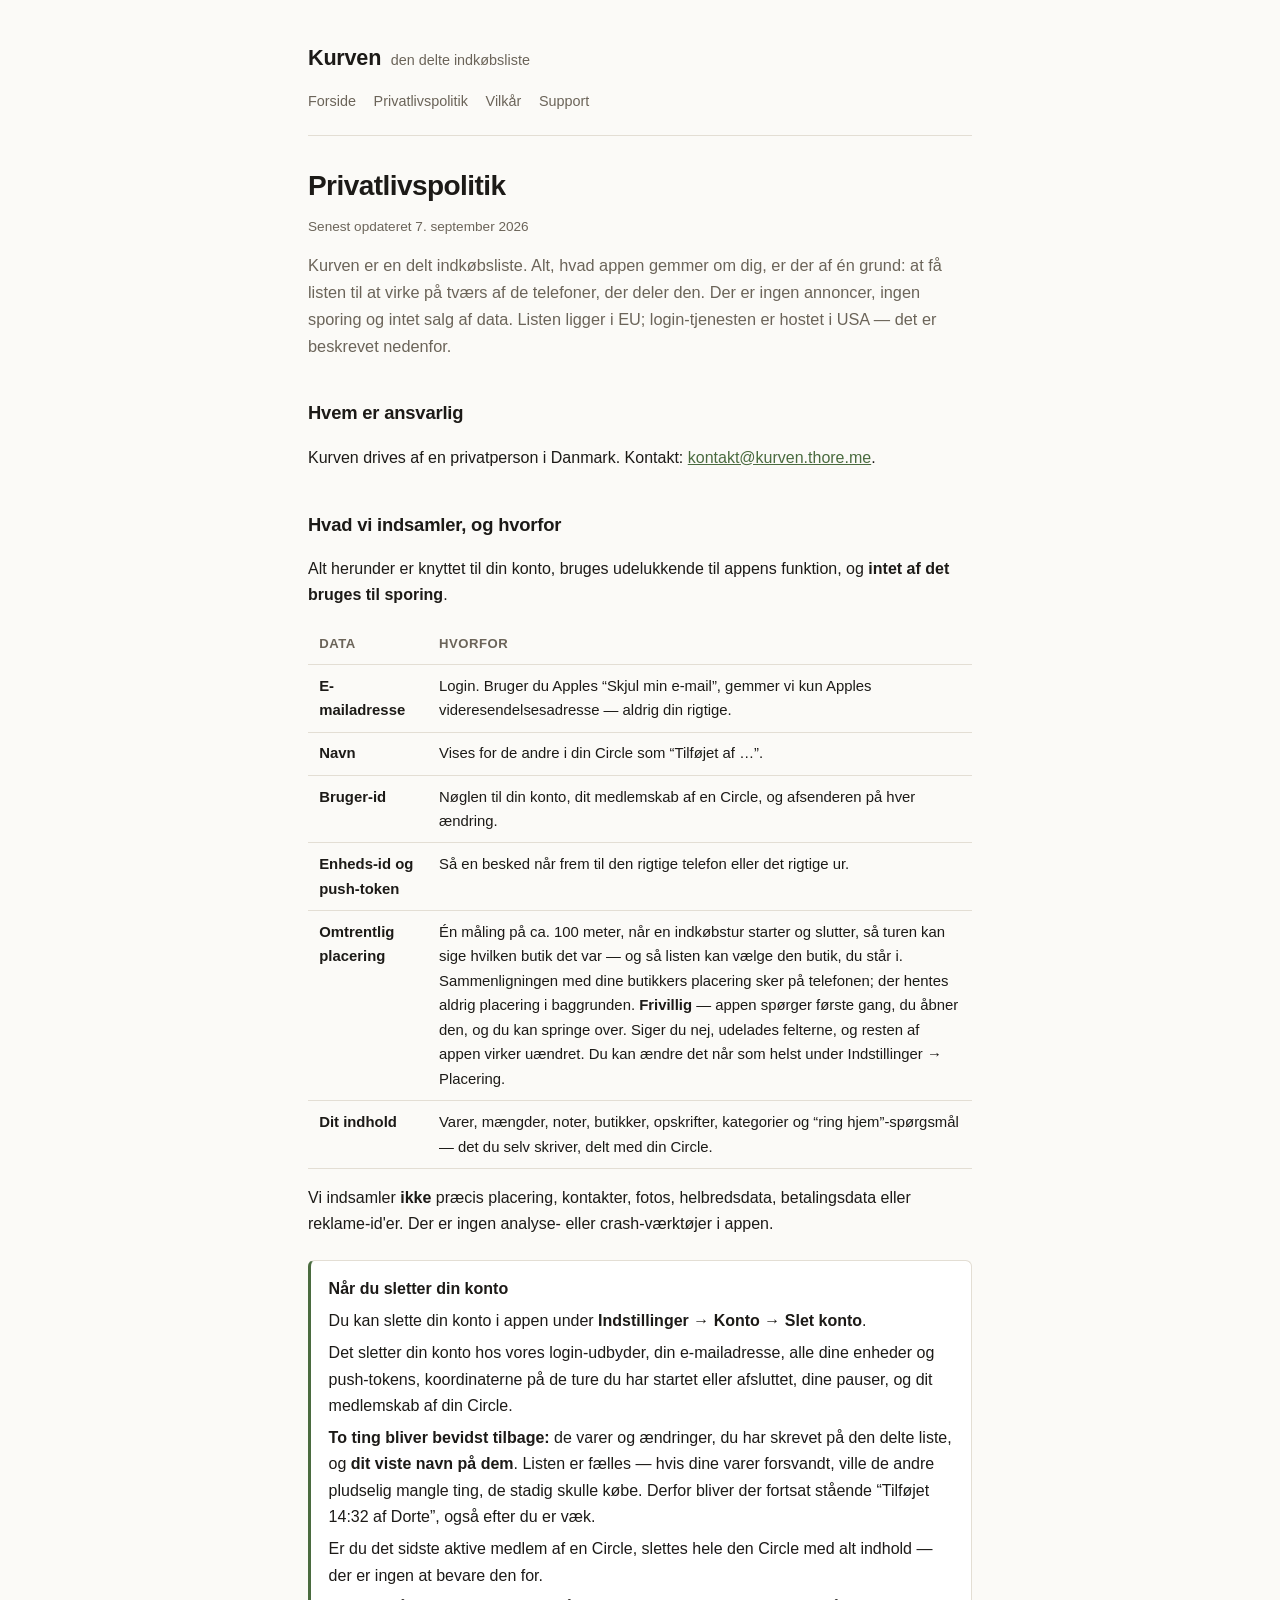
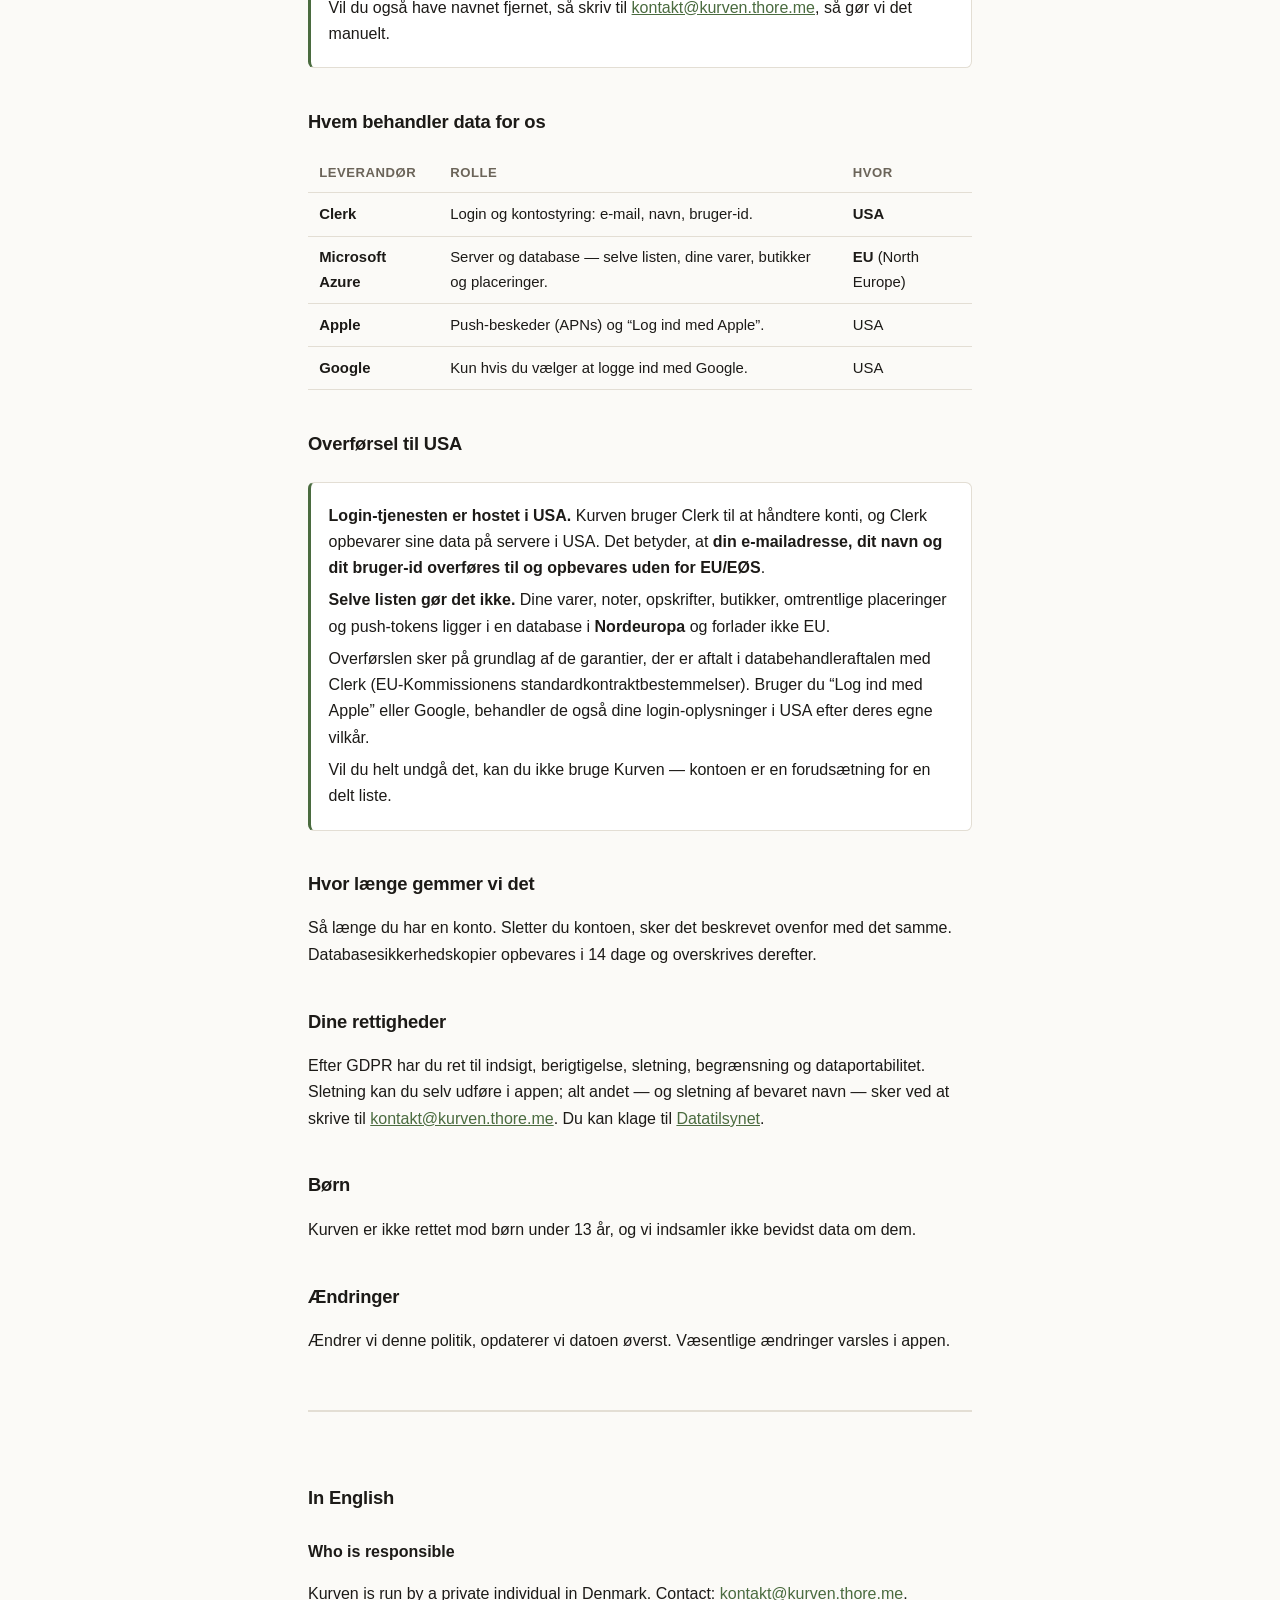
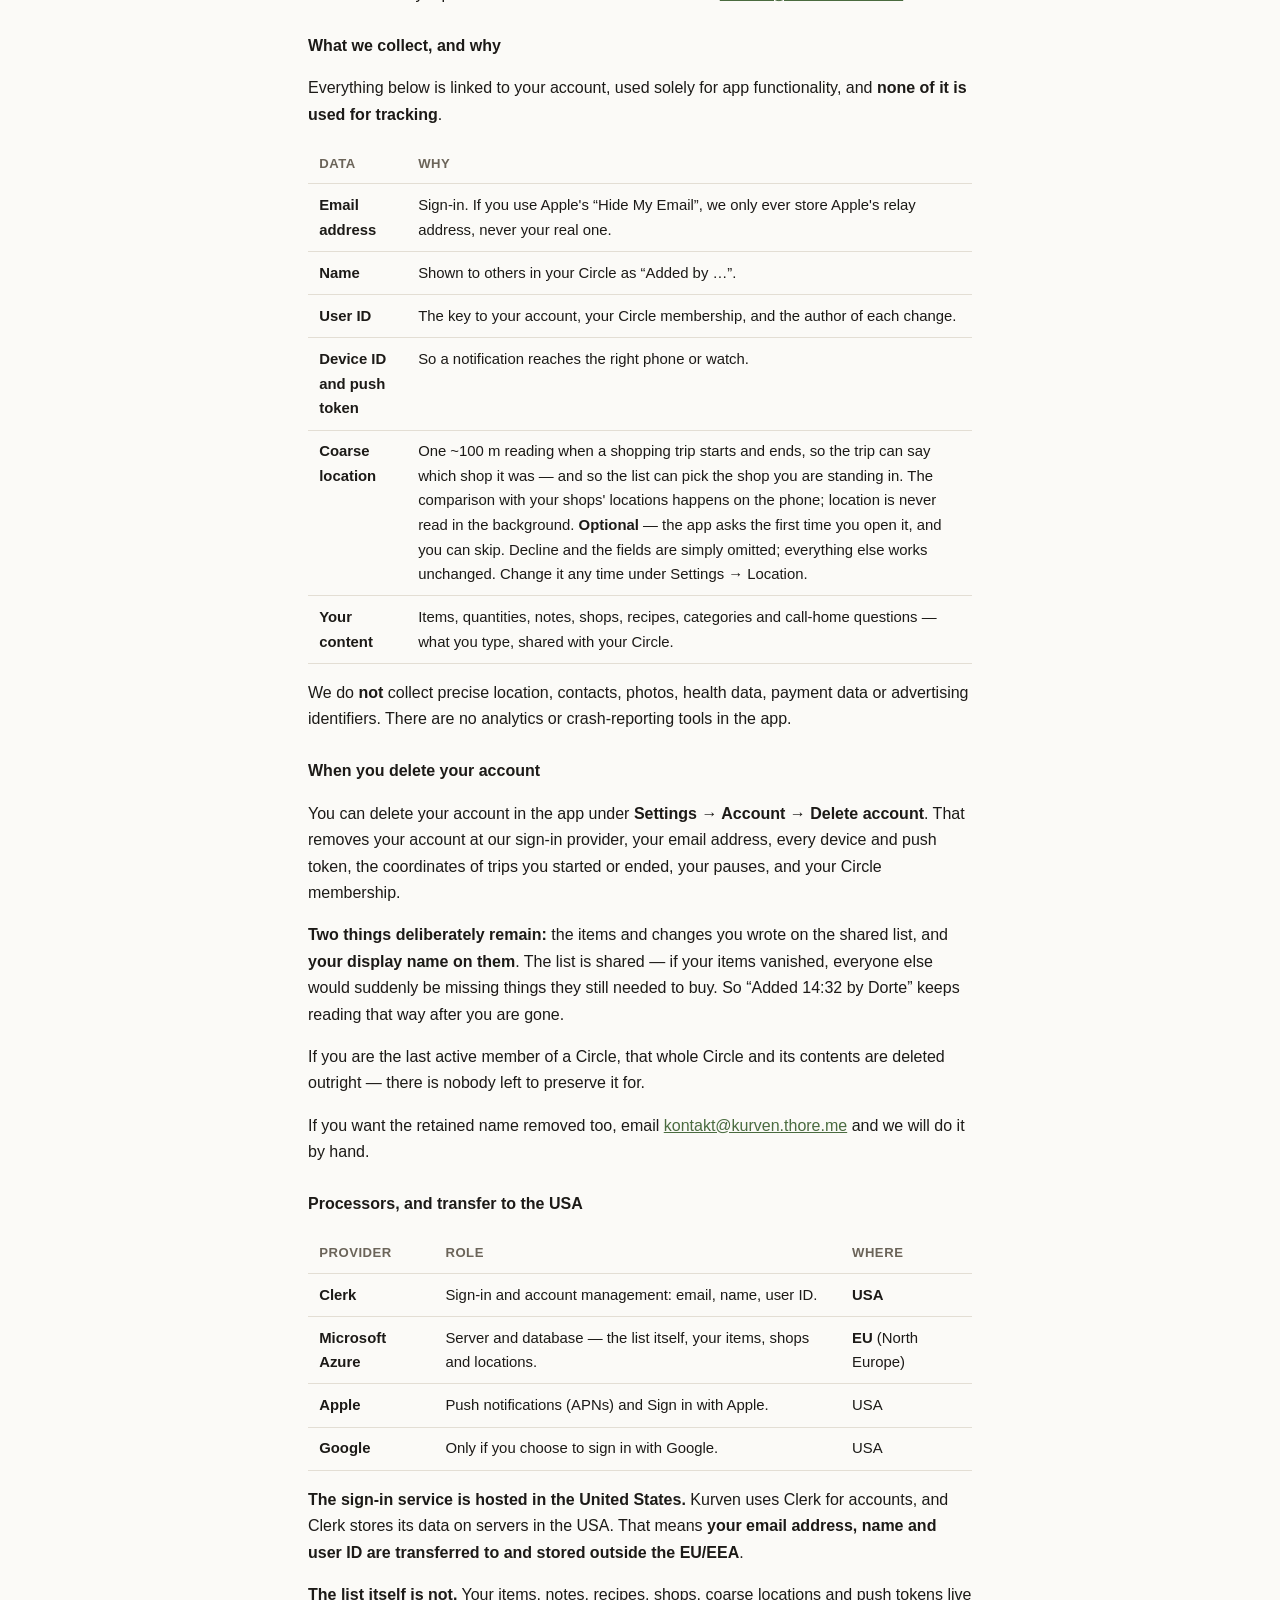
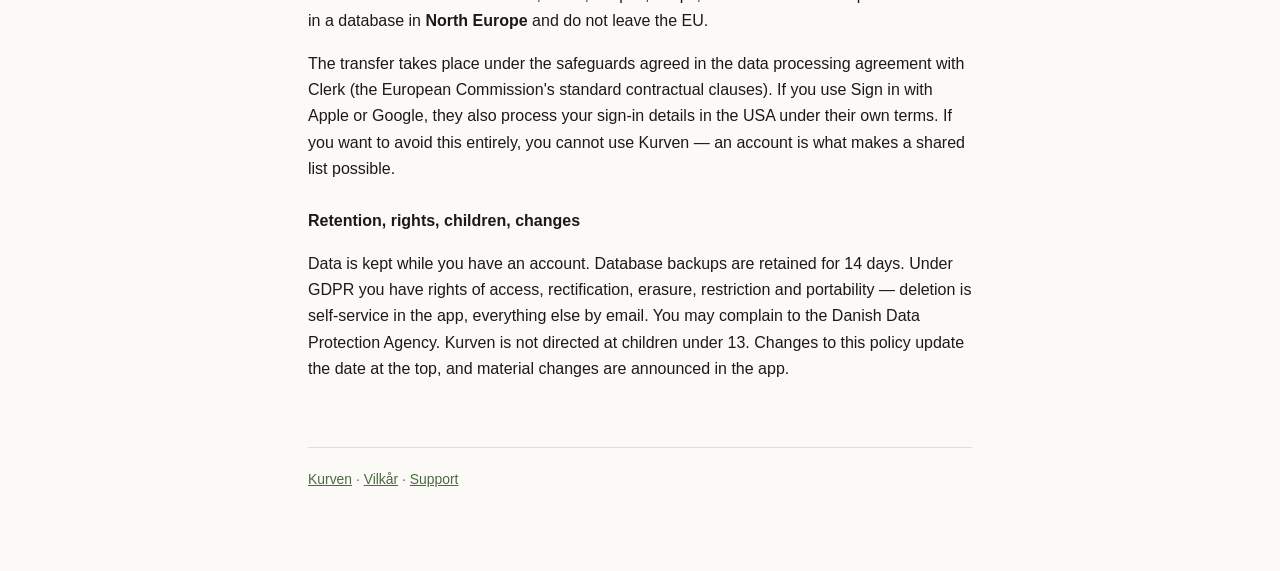
==== privacy/index.html @ 7abae359 "init" ====
<!doctype html>
<html lang="da">
<head>
<meta charset="utf-8">
<meta name="viewport" content="width=device-width,initial-scale=1">
<title>Privatlivspolitik — Kurven</title>
<meta name="description" content="Kurvens privatlivspolitik: hvad appen indsamler, hvorfor, og hvad der sker når du sletter din konto.">
<link rel="stylesheet" href="/style.css">
</head>
<body>
<div class="wrap">
<header>
  <a class="brand" href="/"><b>Kurven</b> <span>den delte indkøbsliste</span></a>
  <nav><a href="/">Forside</a><a href="/privacy/">Privatlivspolitik</a><a href="/tos/">Vilkår</a><a href="/support/">Support</a></nav>
</header>

<h1>Privatlivspolitik</h1>
<p class="date">Senest opdateret 7. september 2026</p>

<p class="lede">Kurven er en delt indkøbsliste. Alt, hvad appen gemmer om dig, er der af én
grund: at få listen til at virke på tværs af de telefoner, der deler den. Der er ingen
annoncer, ingen sporing og intet salg af data. Listen ligger i EU; login-tjenesten er hostet
i USA — det er beskrevet nedenfor.</p>

<h2>Hvem er ansvarlig</h2>
<p>Kurven drives af en privatperson i Danmark. Kontakt:
<a href="mailto:kontakt@kurven.thore.me">kontakt@kurven.thore.me</a>.</p>

<h2>Hvad vi indsamler, og hvorfor</h2>
<p>Alt herunder er knyttet til din konto, bruges udelukkende til appens funktion, og
<b>intet af det bruges til sporing</b>.</p>

<table>
<tr><th>Data</th><th>Hvorfor</th></tr>
<tr><td><b>E-mailadresse</b></td><td>Login. Bruger du Apples “Skjul min e-mail”, gemmer vi kun Apples videresendelsesadresse — aldrig din rigtige.</td></tr>
<tr><td><b>Navn</b></td><td>Vises for de andre i din Circle som “Tilføjet af …”.</td></tr>
<tr><td><b>Bruger-id</b></td><td>Nøglen til din konto, dit medlemskab af en Circle, og afsenderen på hver ændring.</td></tr>
<tr><td><b>Enheds-id og push-token</b></td><td>Så en besked når frem til den rigtige telefon eller det rigtige ur.</td></tr>
<tr><td><b>Omtrentlig placering</b></td><td>Én måling på ca. 100 meter, når en indkøbstur starter og slutter, så turen kan sige hvilken butik det var — og så listen kan vælge den butik, du står i. Sammenligningen med dine butikkers placering sker på telefonen; der hentes aldrig placering i baggrunden. <b>Frivillig</b> — appen spørger første gang, du åbner den, og du kan springe over. Siger du nej, udelades felterne, og resten af appen virker uændret. Du kan ændre det når som helst under Indstillinger → Placering.</td></tr>
<tr><td><b>Dit indhold</b></td><td>Varer, mængder, noter, butikker, opskrifter, kategorier og “ring hjem”-spørgsmål — det du selv skriver, delt med din Circle.</td></tr>
</table>

<p>Vi indsamler <b>ikke</b> præcis placering, kontakter, fotos, helbredsdata, betalingsdata
eller reklame-id'er. Der er ingen analyse- eller crash-værktøjer i appen.</p>

<div class="note">
  <h3 style="margin-top:0">Når du sletter din konto</h3>
  <p>Du kan slette din konto i appen under <b>Indstillinger → Konto → Slet konto</b>.</p>
  <p>Det sletter din konto hos vores login-udbyder, din e-mailadresse, alle dine enheder og
  push-tokens, koordinaterne på de ture du har startet eller afsluttet, dine pauser, og dit
  medlemskab af din Circle.</p>
  <p><b>To ting bliver bevidst tilbage:</b> de varer og ændringer, du har skrevet på den delte
  liste, og <b>dit viste navn på dem</b>. Listen er fælles — hvis dine varer forsvandt, ville
  de andre pludselig mangle ting, de stadig skulle købe. Derfor bliver der fortsat stående
  “Tilføjet 14:32 af Dorte”, også efter du er væk.</p>
  <p>Er du det sidste aktive medlem af en Circle, slettes hele den Circle med alt indhold —
  der er ingen at bevare den for.</p>
  <p>Vil du også have navnet fjernet, så skriv til
  <a href="mailto:kontakt@kurven.thore.me">kontakt@kurven.thore.me</a>, så gør vi det manuelt.</p>
</div>

<h2>Hvem behandler data for os</h2>
<table>
<tr><th>Leverandør</th><th>Rolle</th><th>Hvor</th></tr>
<tr><td><b>Clerk</b></td><td>Login og kontostyring: e-mail, navn, bruger-id.</td><td><b>USA</b></td></tr>
<tr><td><b>Microsoft Azure</b></td><td>Server og database — selve listen, dine varer, butikker og placeringer.</td><td><b>EU</b> (North Europe)</td></tr>
<tr><td><b>Apple</b></td><td>Push-beskeder (APNs) og “Log ind med Apple”.</td><td>USA</td></tr>
<tr><td><b>Google</b></td><td>Kun hvis du vælger at logge ind med Google.</td><td>USA</td></tr>
</table>

<h2>Overførsel til USA</h2>
<div class="note">
  <p><b>Login-tjenesten er hostet i USA.</b> Kurven bruger Clerk til at håndtere konti, og
  Clerk opbevarer sine data på servere i USA. Det betyder, at <b>din e-mailadresse, dit navn
  og dit bruger-id overføres til og opbevares uden for EU/EØS</b>.</p>
  <p><b>Selve listen gør det ikke.</b> Dine varer, noter, opskrifter, butikker, omtrentlige
  placeringer og push-tokens ligger i en database i <b>Nordeuropa</b> og forlader ikke EU.</p>
  <p>Overførslen sker på grundlag af de garantier, der er aftalt i databehandleraftalen med
  Clerk (EU-Kommissionens standardkontraktbestemmelser). Bruger du “Log ind med Apple” eller
  Google, behandler de også dine login-oplysninger i USA efter deres egne vilkår.</p>
  <p>Vil du helt undgå det, kan du ikke bruge Kurven — kontoen er en forudsætning for en delt
  liste.</p>
</div>

<h2>Hvor længe gemmer vi det</h2>
<p>Så længe du har en konto. Sletter du kontoen, sker det beskrevet ovenfor med det samme.
Databasesikkerhedskopier opbevares i 14 dage og overskrives derefter.</p>

<h2>Dine rettigheder</h2>
<p>Efter GDPR har du ret til indsigt, berigtigelse, sletning, begrænsning og dataportabilitet.
Sletning kan du selv udføre i appen; alt andet — og sletning af bevaret navn — sker ved at
skrive til <a href="mailto:kontakt@kurven.thore.me">kontakt@kurven.thore.me</a>. Du kan klage
til <a href="https://www.datatilsynet.dk">Datatilsynet</a>.</p>

<h2>Børn</h2>
<p>Kurven er ikke rettet mod børn under 13 år, og vi indsamler ikke bevidst data om dem.</p>

<h2>Ændringer</h2>
<p>Ændrer vi denne politik, opdaterer vi datoen øverst. Væsentlige ændringer varsles i appen.</p>

<div class="lang">
<h2 id="en">In English</h2>

<h3>Who is responsible</h3>
<p>Kurven is run by a private individual in Denmark. Contact:
<a href="mailto:kontakt@kurven.thore.me">kontakt@kurven.thore.me</a>.</p>

<h3>What we collect, and why</h3>
<p>Everything below is linked to your account, used solely for app functionality, and
<b>none of it is used for tracking</b>.</p>
<table>
<tr><th>Data</th><th>Why</th></tr>
<tr><td><b>Email address</b></td><td>Sign-in. If you use Apple's “Hide My Email”, we only ever store Apple's relay address, never your real one.</td></tr>
<tr><td><b>Name</b></td><td>Shown to others in your Circle as “Added by …”.</td></tr>
<tr><td><b>User ID</b></td><td>The key to your account, your Circle membership, and the author of each change.</td></tr>
<tr><td><b>Device ID and push token</b></td><td>So a notification reaches the right phone or watch.</td></tr>
<tr><td><b>Coarse location</b></td><td>One ~100&nbsp;m reading when a shopping trip starts and ends, so the trip can say which shop it was — and so the list can pick the shop you are standing in. The comparison with your shops' locations happens on the phone; location is never read in the background. <b>Optional</b> — the app asks the first time you open it, and you can skip. Decline and the fields are simply omitted; everything else works unchanged. Change it any time under Settings → Location.</td></tr>
<tr><td><b>Your content</b></td><td>Items, quantities, notes, shops, recipes, categories and call-home questions — what you type, shared with your Circle.</td></tr>
</table>
<p>We do <b>not</b> collect precise location, contacts, photos, health data, payment data or
advertising identifiers. There are no analytics or crash-reporting tools in the app.</p>

<h3>When you delete your account</h3>
<p>You can delete your account in the app under <b>Settings → Account → Delete account</b>. That
removes your account at our sign-in provider, your email address, every device and push token,
the coordinates of trips you started or ended, your pauses, and your Circle membership.</p>
<p><b>Two things deliberately remain:</b> the items and changes you wrote on the shared list,
and <b>your display name on them</b>. The list is shared — if your items vanished, everyone else
would suddenly be missing things they still needed to buy. So “Added 14:32 by Dorte” keeps
reading that way after you are gone.</p>
<p>If you are the last active member of a Circle, that whole Circle and its contents are deleted
outright — there is nobody left to preserve it for.</p>
<p>If you want the retained name removed too, email
<a href="mailto:kontakt@kurven.thore.me">kontakt@kurven.thore.me</a> and we will do it by hand.</p>

<h3>Processors, and transfer to the USA</h3>
<table>
<tr><th>Provider</th><th>Role</th><th>Where</th></tr>
<tr><td><b>Clerk</b></td><td>Sign-in and account management: email, name, user ID.</td><td><b>USA</b></td></tr>
<tr><td><b>Microsoft Azure</b></td><td>Server and database — the list itself, your items, shops and locations.</td><td><b>EU</b> (North Europe)</td></tr>
<tr><td><b>Apple</b></td><td>Push notifications (APNs) and Sign in with Apple.</td><td>USA</td></tr>
<tr><td><b>Google</b></td><td>Only if you choose to sign in with Google.</td><td>USA</td></tr>
</table>
<p><b>The sign-in service is hosted in the United States.</b> Kurven uses Clerk for accounts, and
Clerk stores its data on servers in the USA. That means <b>your email address, name and user ID
are transferred to and stored outside the EU/EEA</b>.</p>
<p><b>The list itself is not.</b> Your items, notes, recipes, shops, coarse locations and push
tokens live in a database in <b>North Europe</b> and do not leave the EU.</p>
<p>The transfer takes place under the safeguards agreed in the data processing agreement with
Clerk (the European Commission's standard contractual clauses). If you use Sign in with Apple or
Google, they also process your sign-in details in the USA under their own terms. If you want to
avoid this entirely, you cannot use Kurven — an account is what makes a shared list possible.</p>

<h3>Retention, rights, children, changes</h3>
<p>Data is kept while you have an account. Database backups are retained for 14 days. Under GDPR
you have rights of access, rectification, erasure, restriction and portability — deletion is
self-service in the app, everything else by email. You may complain to the Danish Data Protection
Agency. Kurven is not directed at children under 13. Changes to this policy update the date at
the top, and material changes are announced in the app.</p>
</div>

<footer><a href="/">Kurven</a> · <a href="/tos/">Vilkår</a> · <a href="/support/">Support</a></footer>
</div>
</body>
</html>
---- style.css ----
:root{
  --bg:#fbfaf7; --fg:#1c1a17; --muted:#6b6459; --rule:#e3ded4;
  --accent:#4a6b3f; --card:#fff;
}
@media (prefers-color-scheme:dark){
  :root:not([data-theme="light"]){
    --bg:#16150f; --fg:#ece7dd; --muted:#9a9184; --rule:#2e2b23;
    --accent:#9dbb8c; --card:#1e1c15;
  }
}
*{box-sizing:border-box}
body{margin:0;background:var(--bg);color:var(--fg);
  font:16px/1.65 -apple-system,BlinkMacSystemFont,"Segoe UI",Roboto,sans-serif;
  -webkit-text-size-adjust:100%}
.wrap{max-width:44rem;margin:0 auto;padding:2.5rem 1.25rem 5rem}
header{border-bottom:1px solid var(--rule);padding-bottom:1.25rem;margin-bottom:2rem}
.brand{display:flex;align-items:baseline;gap:.6rem;text-decoration:none;color:inherit}
.brand b{font-size:1.35rem;letter-spacing:-.01em}
.brand span{color:var(--muted);font-size:.9rem}
nav{margin-top:.9rem;display:flex;gap:1.1rem;flex-wrap:wrap;font-size:.9rem}
nav a{color:var(--muted);text-decoration:none;border-bottom:1px solid transparent}
nav a:hover{color:var(--accent);border-bottom-color:var(--accent)}
h1{font-size:1.75rem;line-height:1.25;letter-spacing:-.02em;margin:0 0 .4rem}
h2{font-size:1.15rem;margin:2.4rem 0 .6rem;letter-spacing:-.01em}
h3{font-size:1rem;margin:1.6rem 0 .4rem}
p,li{color:var(--fg)}
.lede{color:var(--muted);font-size:1.02rem;margin:0 0 2rem}
.date{color:var(--muted);font-size:.85rem}
table{width:100%;border-collapse:collapse;margin:1rem 0;font-size:.93rem;display:block;overflow-x:auto}
th,td{text-align:left;padding:.55rem .7rem;border-bottom:1px solid var(--rule);vertical-align:top}
th{color:var(--muted);font-weight:600;font-size:.82rem;text-transform:uppercase;letter-spacing:.04em}
.note{background:var(--card);border:1px solid var(--rule);border-left:3px solid var(--accent);
  border-radius:.4rem;padding:.9rem 1.1rem;margin:1.4rem 0}
.note p{margin:.35rem 0}
code{font-family:ui-monospace,SFMono-Regular,Menlo,monospace;font-size:.9em;
  background:var(--card);border:1px solid var(--rule);border-radius:.25rem;padding:.1rem .35rem}
a{color:var(--accent)}
footer{margin-top:4rem;padding-top:1.25rem;border-top:1px solid var(--rule);
  color:var(--muted);font-size:.87rem}
.lang{margin:3.5rem 0 0;padding-top:2rem;border-top:2px solid var(--rule)}
ul{padding-left:1.2rem}
li{margin:.3rem 0}
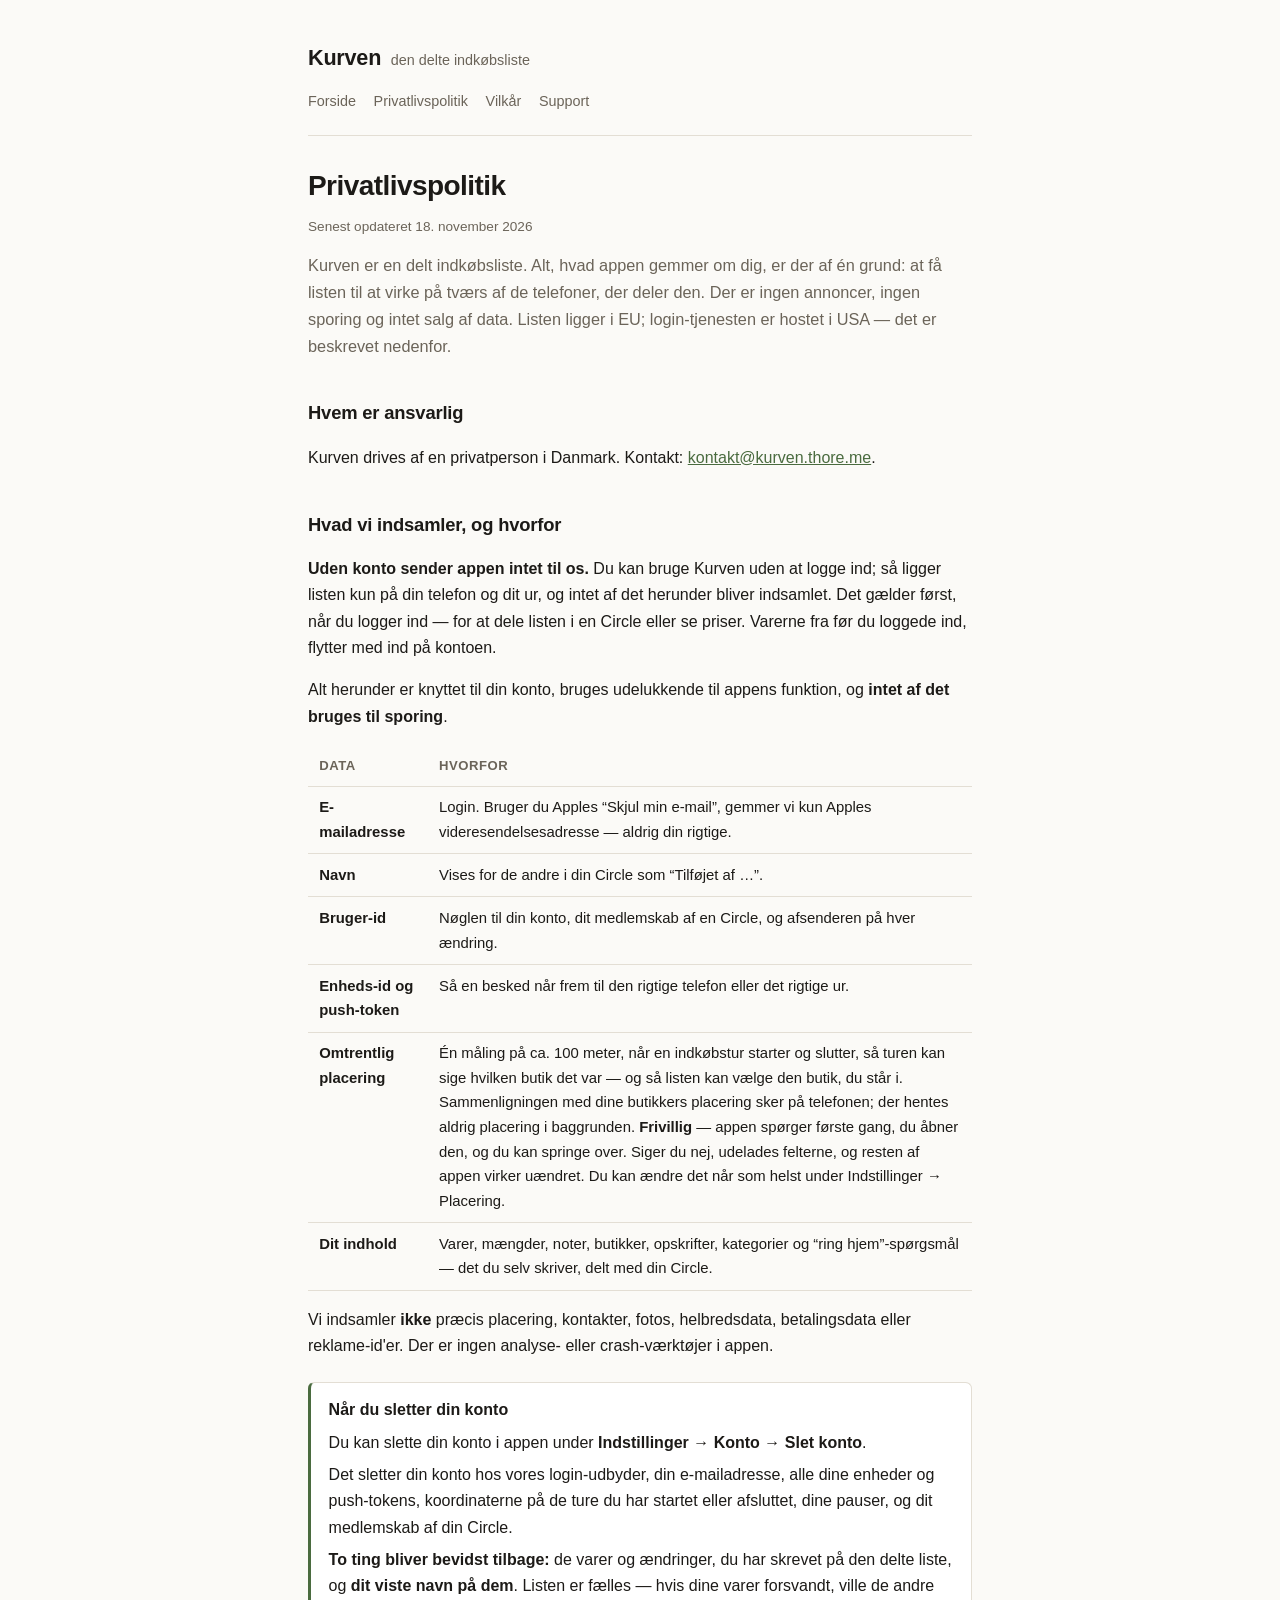
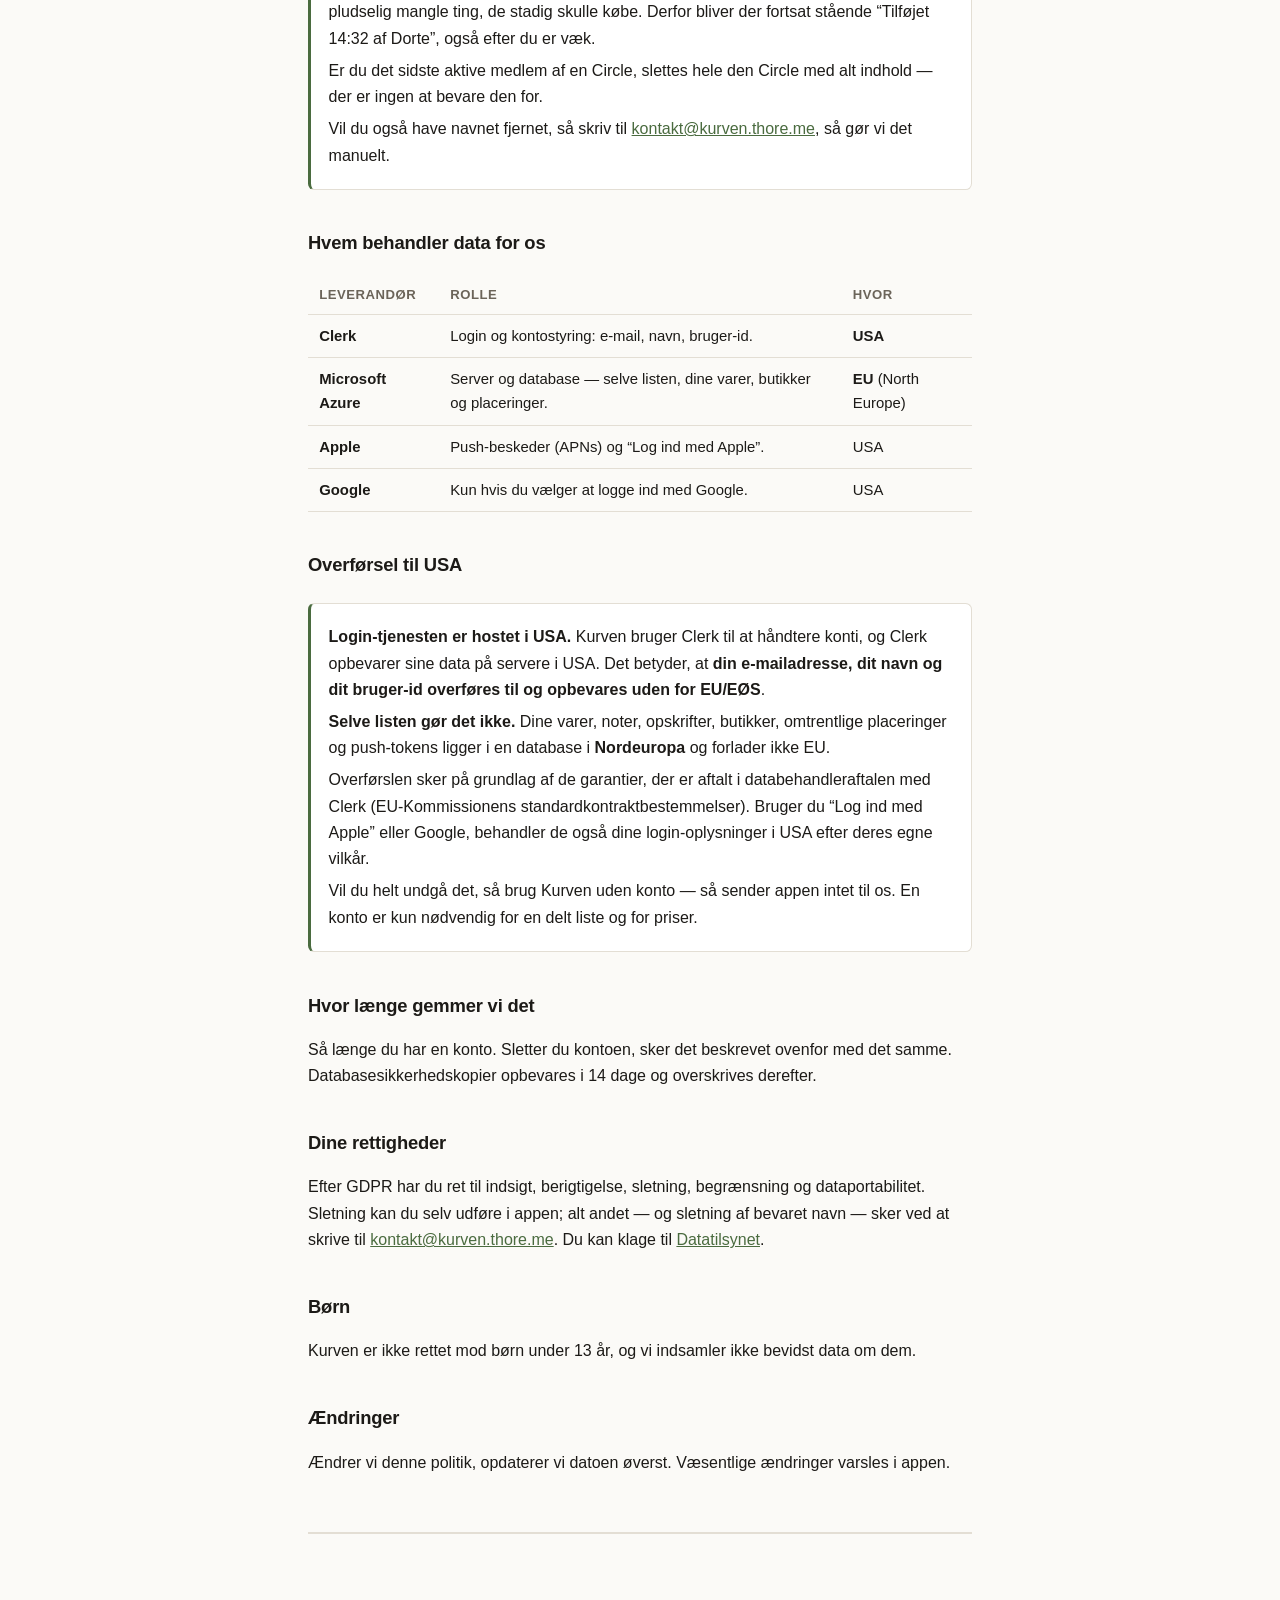
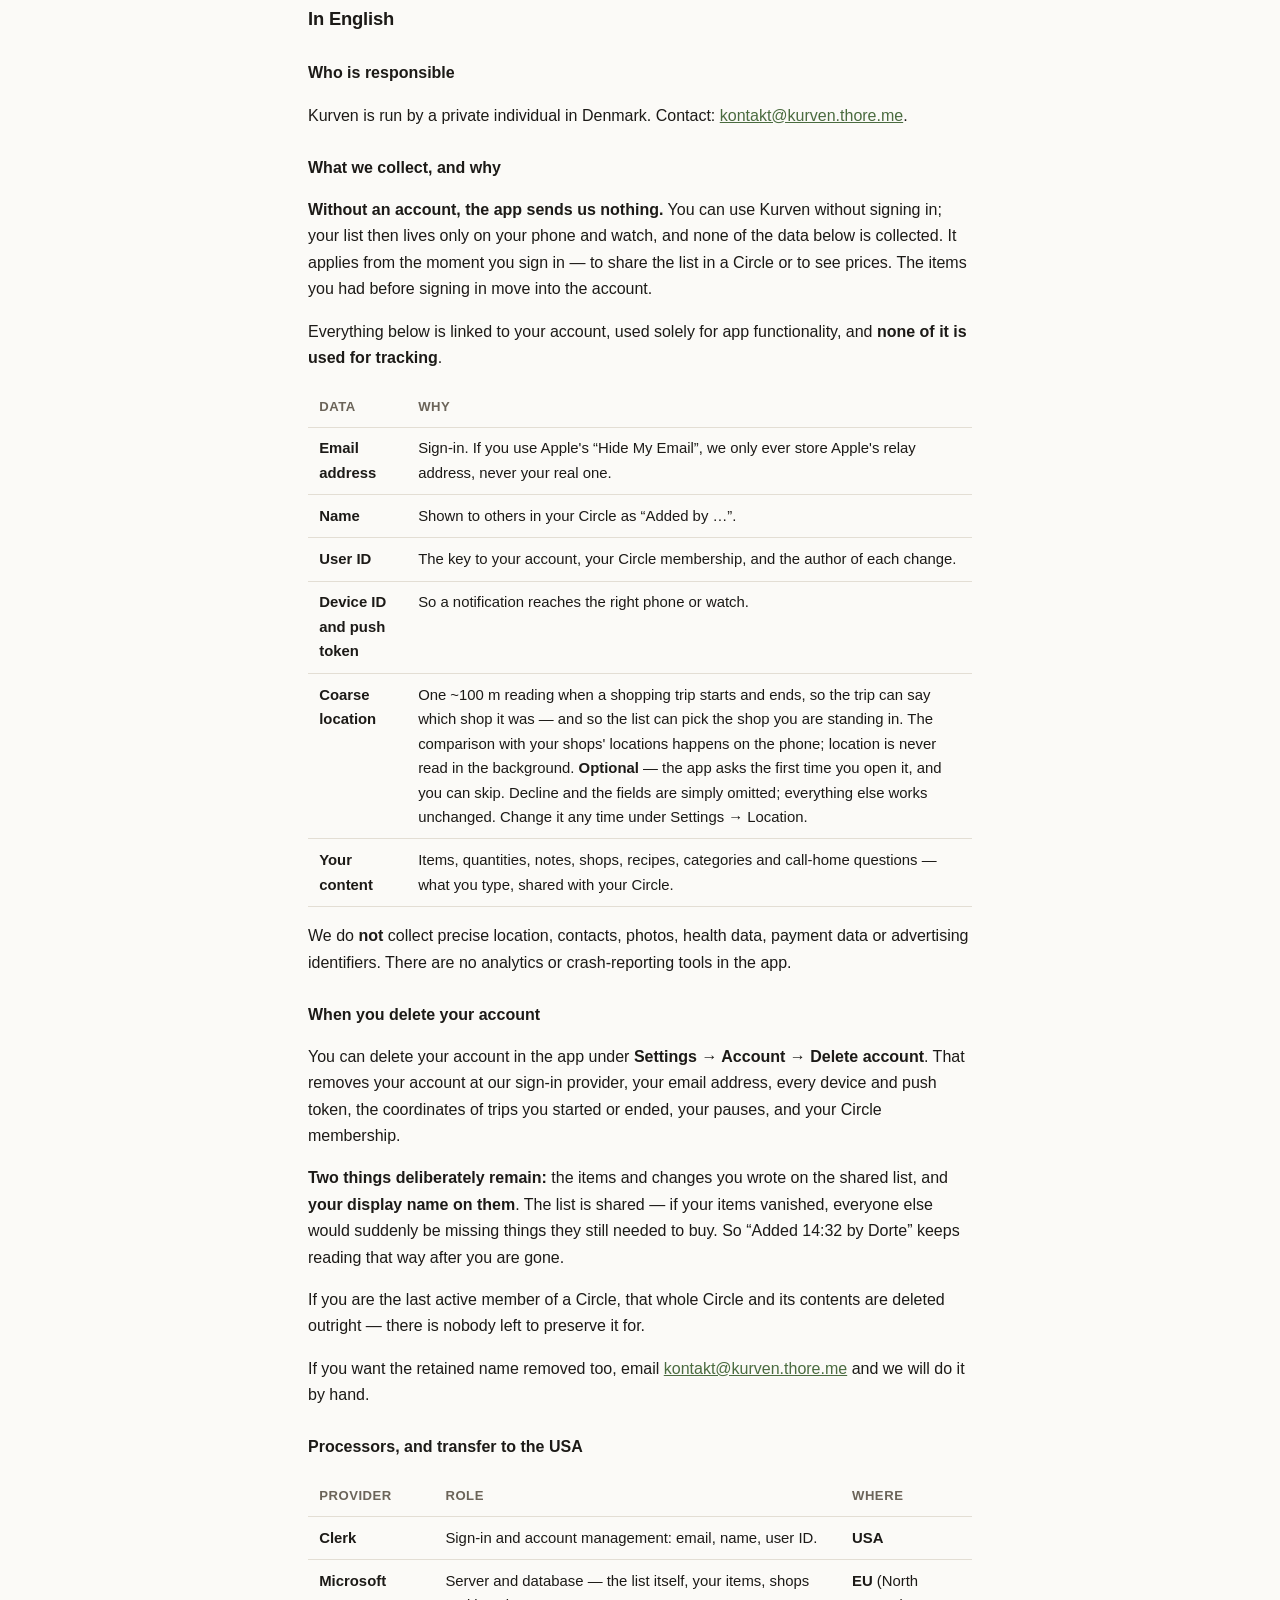
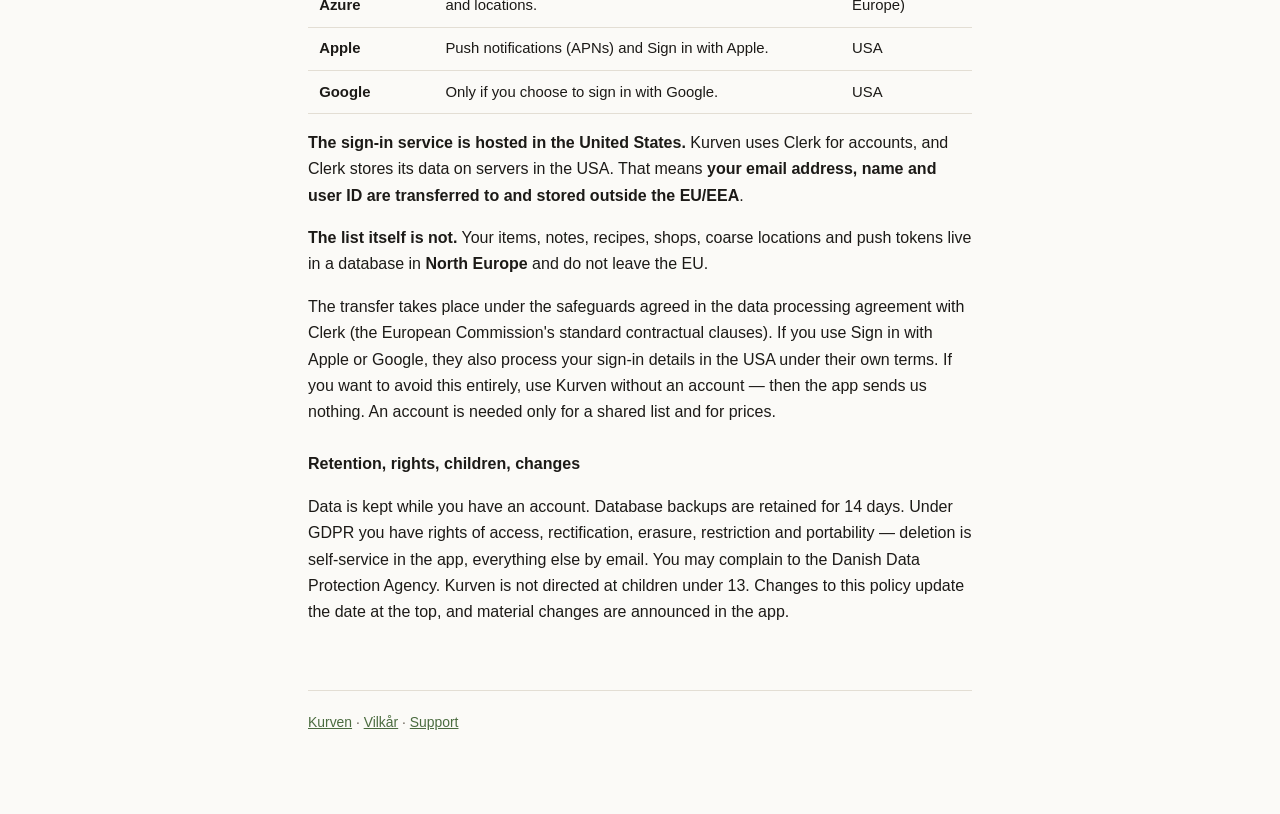
==== commit f4e226fc: "Say that Kurven works without an account Since D60 (2026-11-18) the app runs with no account and sen" ====
--- a/privacy/index.html
+++ b/privacy/index.html
@@ -15,7 +15,7 @@
 </header>
 
 <h1>Privatlivspolitik</h1>
-<p class="date">Senest opdateret 7. september 2026</p>
+<p class="date">Senest opdateret 18. november 2026</p>
 
 <p class="lede">Kurven er en delt indkøbsliste. Alt, hvad appen gemmer om dig, er der af én
 grund: at få listen til at virke på tværs af de telefoner, der deler den. Der er ingen
@@ -27,6 +27,10 @@
 <a href="mailto:kontakt@kurven.thore.me">kontakt@kurven.thore.me</a>.</p>
 
 <h2>Hvad vi indsamler, og hvorfor</h2>
+<p><b>Uden konto sender appen intet til os.</b> Du kan bruge Kurven uden at logge ind;
+så ligger listen kun på din telefon og dit ur, og intet af det herunder bliver indsamlet. Det
+gælder først, når du logger ind — for at dele listen i en Circle eller se priser. Varerne fra
+før du loggede ind, flytter med ind på kontoen.</p>
 <p>Alt herunder er knyttet til din konto, bruges udelukkende til appens funktion, og
 <b>intet af det bruges til sporing</b>.</p>
 
@@ -78,8 +82,8 @@
   <p>Overførslen sker på grundlag af de garantier, der er aftalt i databehandleraftalen med
   Clerk (EU-Kommissionens standardkontraktbestemmelser). Bruger du “Log ind med Apple” eller
   Google, behandler de også dine login-oplysninger i USA efter deres egne vilkår.</p>
-  <p>Vil du helt undgå det, kan du ikke bruge Kurven — kontoen er en forudsætning for en delt
-  liste.</p>
+  <p>Vil du helt undgå det, så brug Kurven uden konto — så sender appen intet til os. En konto
+  er kun nødvendig for en delt liste og for priser.</p>
 </div>
 
 <h2>Hvor længe gemmer vi det</h2>
@@ -106,6 +110,10 @@
 <a href="mailto:kontakt@kurven.thore.me">kontakt@kurven.thore.me</a>.</p>
 
 <h3>What we collect, and why</h3>
+<p><b>Without an account, the app sends us nothing.</b> You can use Kurven without signing
+in; your list then lives only on your phone and watch, and none of the data below is collected.
+It applies from the moment you sign in — to share the list in a Circle or to see prices. The
+items you had before signing in move into the account.</p>
 <p>Everything below is linked to your account, used solely for app functionality, and
 <b>none of it is used for tracking</b>.</p>
 <table>
@@ -149,7 +157,8 @@
 <p>The transfer takes place under the safeguards agreed in the data processing agreement with
 Clerk (the European Commission's standard contractual clauses). If you use Sign in with Apple or
 Google, they also process your sign-in details in the USA under their own terms. If you want to
-avoid this entirely, you cannot use Kurven — an account is what makes a shared list possible.</p>
+avoid this entirely, use Kurven without an account — then the app sends us nothing. An account
+is needed only for a shared list and for prices.</p>
 
 <h3>Retention, rights, children, changes</h3>
 <p>Data is kept while you have an account. Database backups are retained for 14 days. Under GDPR
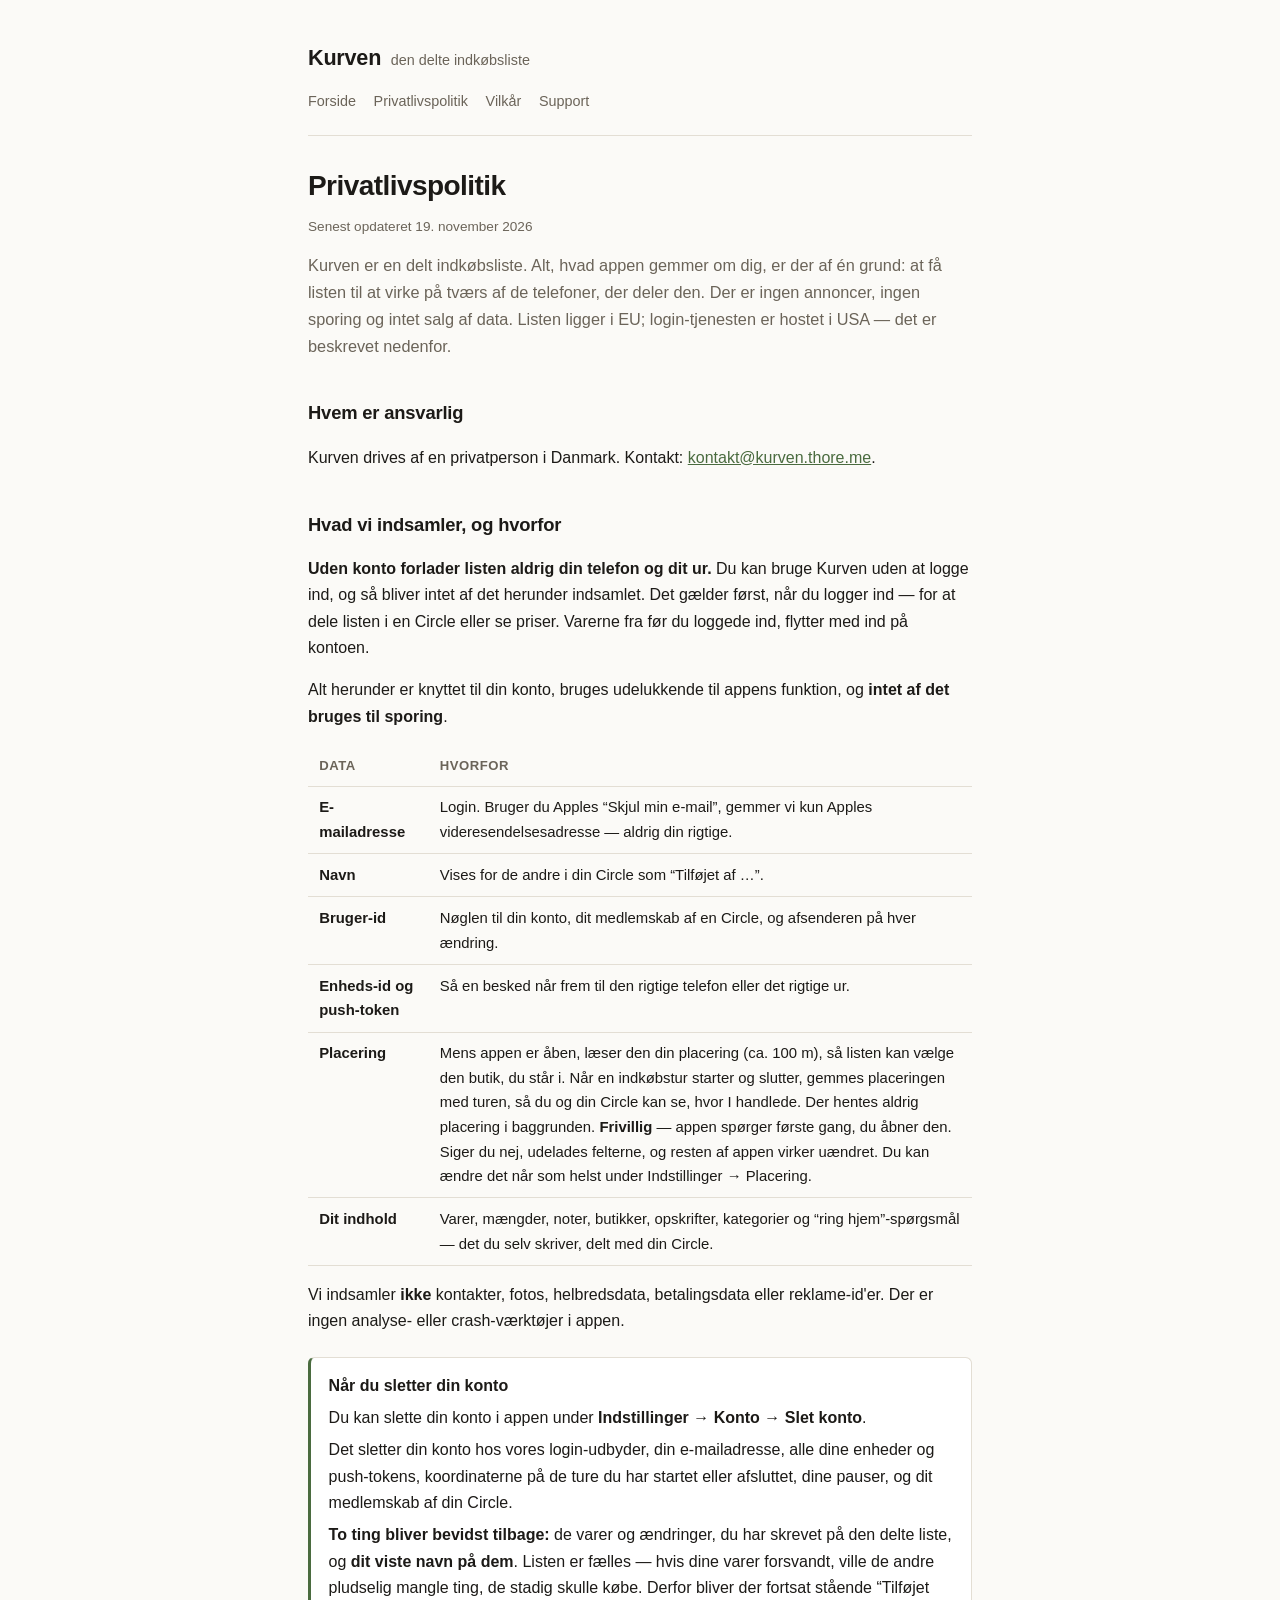
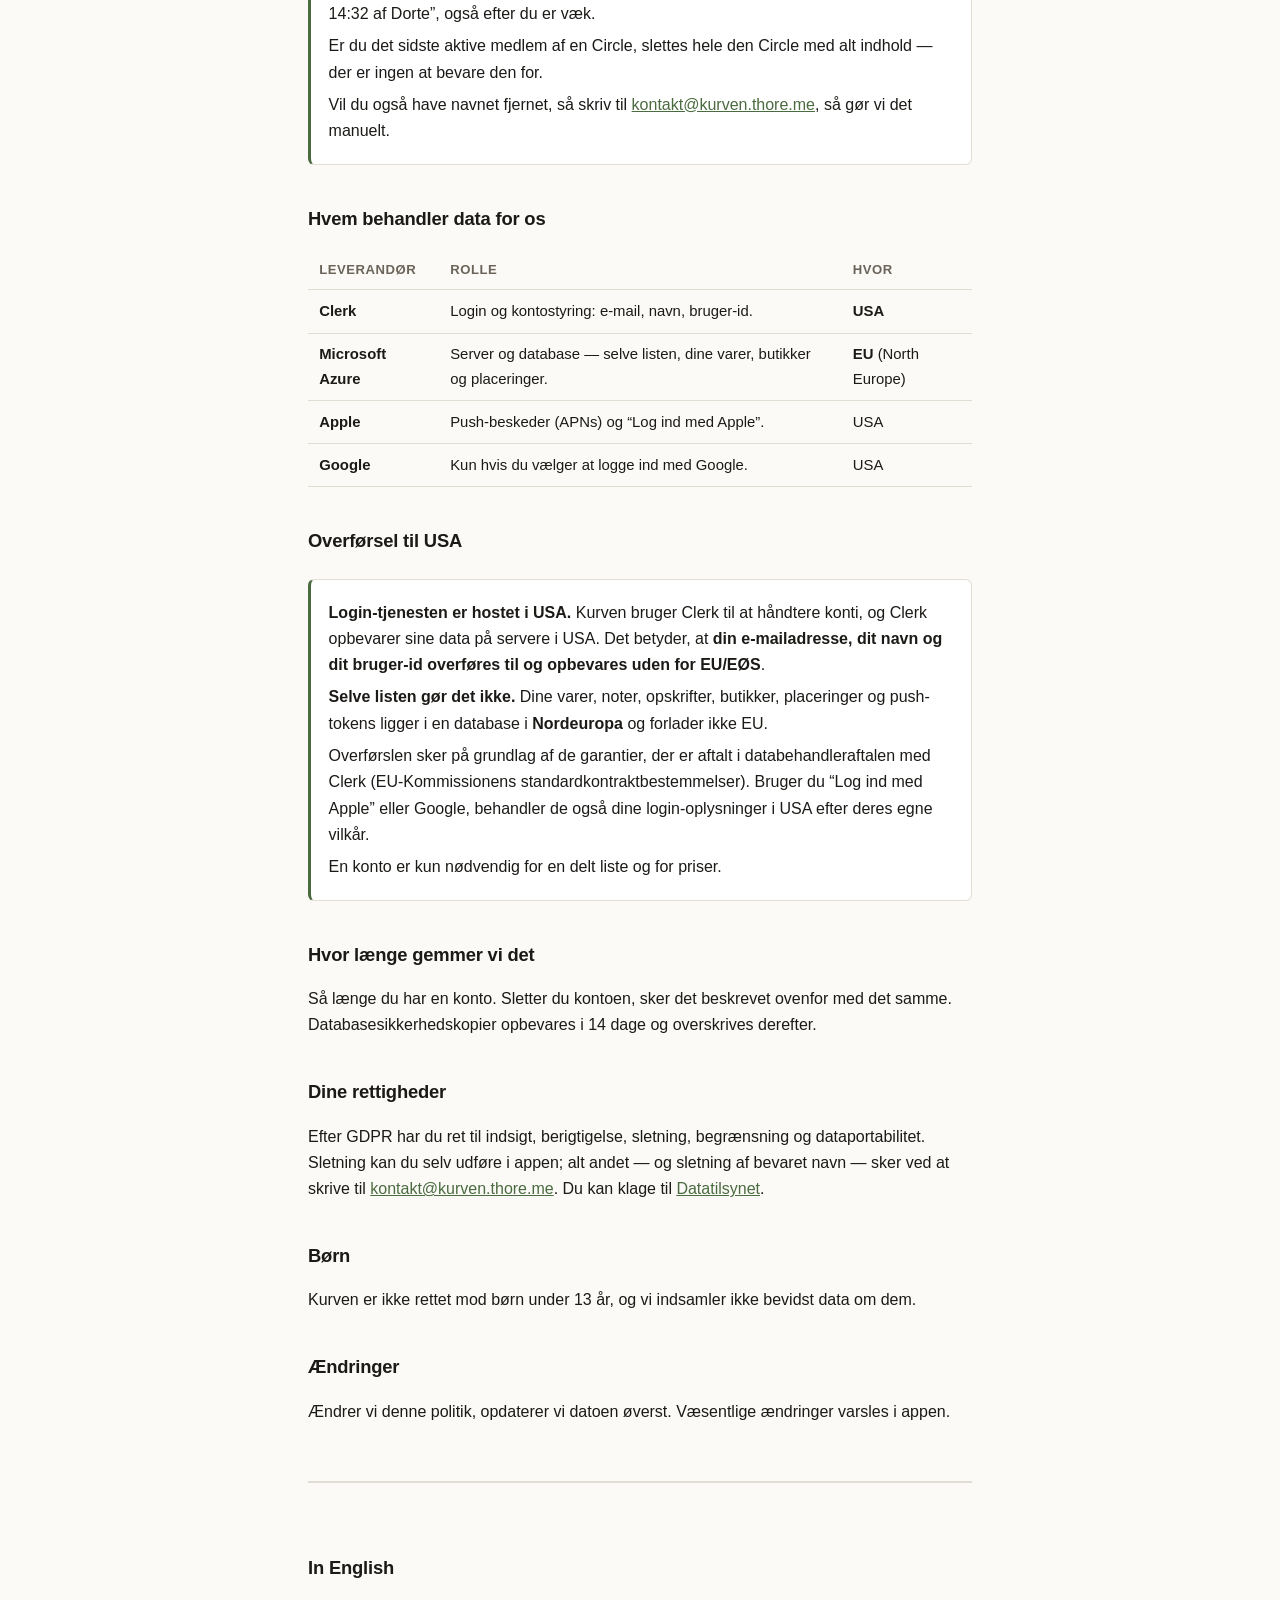
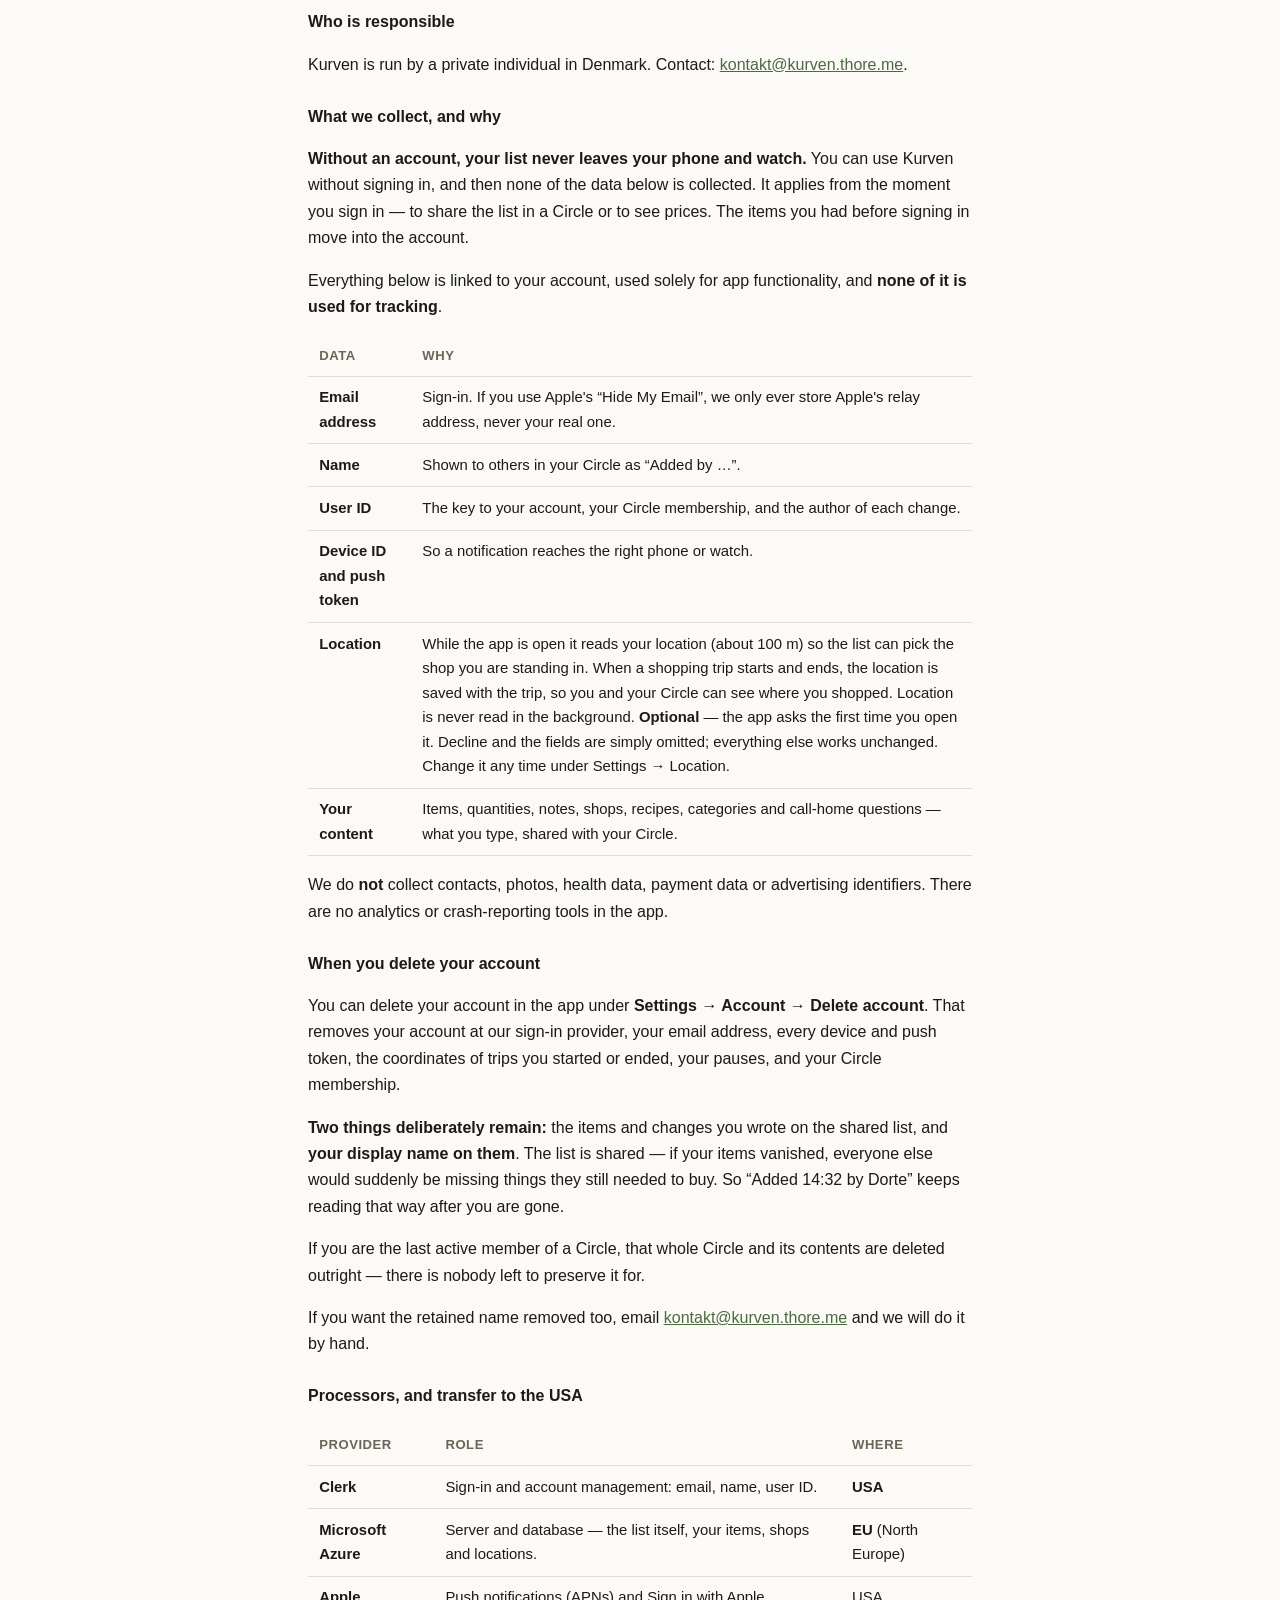
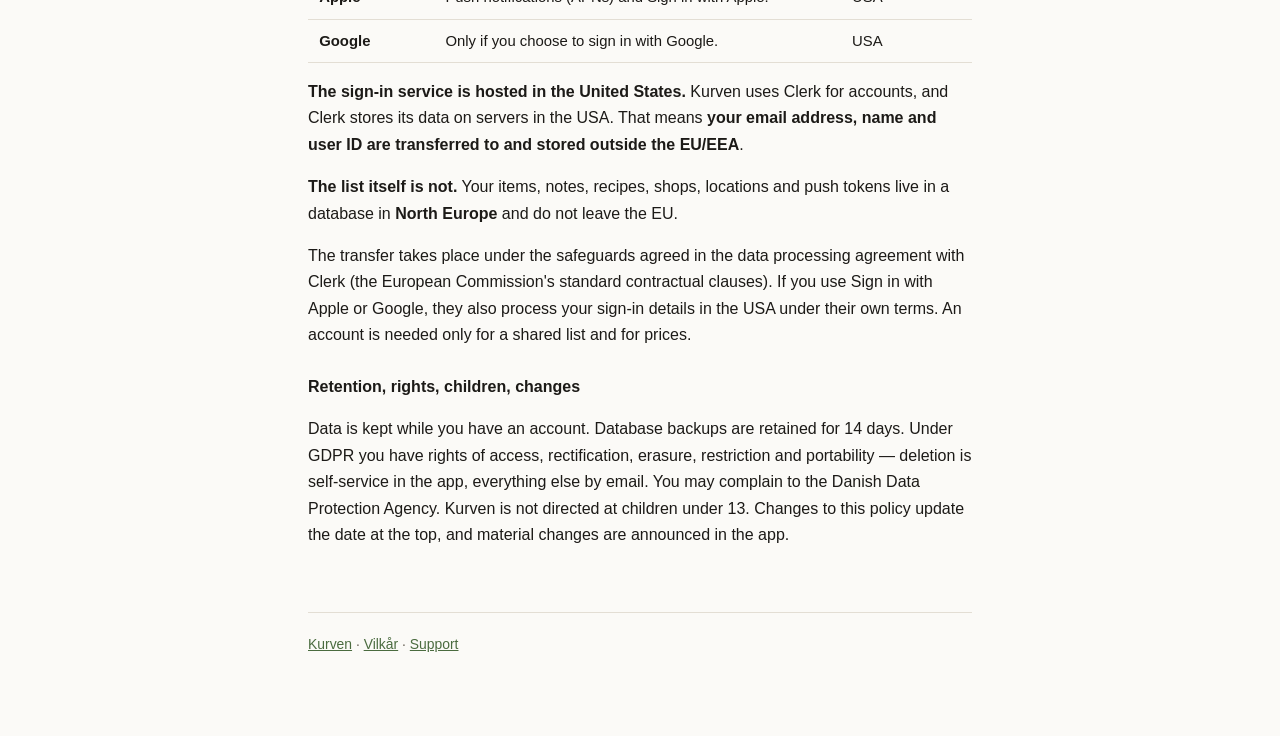
==== commit f2036eab: "Say the app reads precise location, and that the Circle sees where a trip was The app now declares P" ====
--- a/privacy/index.html
+++ b/privacy/index.html
@@ -15,7 +15,7 @@
 </header>
 
 <h1>Privatlivspolitik</h1>
-<p class="date">Senest opdateret 18. november 2026</p>
+<p class="date">Senest opdateret 19. november 2026</p>
 
 <p class="lede">Kurven er en delt indkøbsliste. Alt, hvad appen gemmer om dig, er der af én
 grund: at få listen til at virke på tværs af de telefoner, der deler den. Der er ingen
@@ -27,8 +27,8 @@
 <a href="mailto:kontakt@kurven.thore.me">kontakt@kurven.thore.me</a>.</p>
 
 <h2>Hvad vi indsamler, og hvorfor</h2>
-<p><b>Uden konto sender appen intet til os.</b> Du kan bruge Kurven uden at logge ind;
-så ligger listen kun på din telefon og dit ur, og intet af det herunder bliver indsamlet. Det
+<p><b>Uden konto forlader listen aldrig din telefon og dit ur.</b> Du kan bruge Kurven uden at
+logge ind, og så bliver intet af det herunder indsamlet. Det
 gælder først, når du logger ind — for at dele listen i en Circle eller se priser. Varerne fra
 før du loggede ind, flytter med ind på kontoen.</p>
 <p>Alt herunder er knyttet til din konto, bruges udelukkende til appens funktion, og
@@ -40,11 +40,11 @@
 <tr><td><b>Navn</b></td><td>Vises for de andre i din Circle som “Tilføjet af …”.</td></tr>
 <tr><td><b>Bruger-id</b></td><td>Nøglen til din konto, dit medlemskab af en Circle, og afsenderen på hver ændring.</td></tr>
 <tr><td><b>Enheds-id og push-token</b></td><td>Så en besked når frem til den rigtige telefon eller det rigtige ur.</td></tr>
-<tr><td><b>Omtrentlig placering</b></td><td>Én måling på ca. 100 meter, når en indkøbstur starter og slutter, så turen kan sige hvilken butik det var — og så listen kan vælge den butik, du står i. Sammenligningen med dine butikkers placering sker på telefonen; der hentes aldrig placering i baggrunden. <b>Frivillig</b> — appen spørger første gang, du åbner den, og du kan springe over. Siger du nej, udelades felterne, og resten af appen virker uændret. Du kan ændre det når som helst under Indstillinger → Placering.</td></tr>
+<tr><td><b>Placering</b></td><td>Mens appen er åben, læser den din placering (ca. 100 m), så listen kan vælge den butik, du står i. Når en indkøbstur starter og slutter, gemmes placeringen med turen, så du og din Circle kan se, hvor I handlede. Der hentes aldrig placering i baggrunden. <b>Frivillig</b> — appen spørger første gang, du åbner den. Siger du nej, udelades felterne, og resten af appen virker uændret. Du kan ændre det når som helst under Indstillinger → Placering.</td></tr>
 <tr><td><b>Dit indhold</b></td><td>Varer, mængder, noter, butikker, opskrifter, kategorier og “ring hjem”-spørgsmål — det du selv skriver, delt med din Circle.</td></tr>
 </table>
 
-<p>Vi indsamler <b>ikke</b> præcis placering, kontakter, fotos, helbredsdata, betalingsdata
+<p>Vi indsamler <b>ikke</b> kontakter, fotos, helbredsdata, betalingsdata
 eller reklame-id'er. Der er ingen analyse- eller crash-værktøjer i appen.</p>
 
 <div class="note">
@@ -77,13 +77,12 @@
   <p><b>Login-tjenesten er hostet i USA.</b> Kurven bruger Clerk til at håndtere konti, og
   Clerk opbevarer sine data på servere i USA. Det betyder, at <b>din e-mailadresse, dit navn
   og dit bruger-id overføres til og opbevares uden for EU/EØS</b>.</p>
-  <p><b>Selve listen gør det ikke.</b> Dine varer, noter, opskrifter, butikker, omtrentlige
+  <p><b>Selve listen gør det ikke.</b> Dine varer, noter, opskrifter, butikker,
   placeringer og push-tokens ligger i en database i <b>Nordeuropa</b> og forlader ikke EU.</p>
   <p>Overførslen sker på grundlag af de garantier, der er aftalt i databehandleraftalen med
   Clerk (EU-Kommissionens standardkontraktbestemmelser). Bruger du “Log ind med Apple” eller
   Google, behandler de også dine login-oplysninger i USA efter deres egne vilkår.</p>
-  <p>Vil du helt undgå det, så brug Kurven uden konto — så sender appen intet til os. En konto
-  er kun nødvendig for en delt liste og for priser.</p>
+  <p>En konto er kun nødvendig for en delt liste og for priser.</p>
 </div>
 
 <h2>Hvor længe gemmer vi det</h2>
@@ -110,8 +109,8 @@
 <a href="mailto:kontakt@kurven.thore.me">kontakt@kurven.thore.me</a>.</p>
 
 <h3>What we collect, and why</h3>
-<p><b>Without an account, the app sends us nothing.</b> You can use Kurven without signing
-in; your list then lives only on your phone and watch, and none of the data below is collected.
+<p><b>Without an account, your list never leaves your phone and watch.</b> You can use Kurven
+without signing in, and then none of the data below is collected.
 It applies from the moment you sign in — to share the list in a Circle or to see prices. The
 items you had before signing in move into the account.</p>
 <p>Everything below is linked to your account, used solely for app functionality, and
@@ -122,10 +121,10 @@
 <tr><td><b>Name</b></td><td>Shown to others in your Circle as “Added by …”.</td></tr>
 <tr><td><b>User ID</b></td><td>The key to your account, your Circle membership, and the author of each change.</td></tr>
 <tr><td><b>Device ID and push token</b></td><td>So a notification reaches the right phone or watch.</td></tr>
-<tr><td><b>Coarse location</b></td><td>One ~100&nbsp;m reading when a shopping trip starts and ends, so the trip can say which shop it was — and so the list can pick the shop you are standing in. The comparison with your shops' locations happens on the phone; location is never read in the background. <b>Optional</b> — the app asks the first time you open it, and you can skip. Decline and the fields are simply omitted; everything else works unchanged. Change it any time under Settings → Location.</td></tr>
+<tr><td><b>Location</b></td><td>While the app is open it reads your location (about 100&nbsp;m) so the list can pick the shop you are standing in. When a shopping trip starts and ends, the location is saved with the trip, so you and your Circle can see where you shopped. Location is never read in the background. <b>Optional</b> — the app asks the first time you open it. Decline and the fields are simply omitted; everything else works unchanged. Change it any time under Settings → Location.</td></tr>
 <tr><td><b>Your content</b></td><td>Items, quantities, notes, shops, recipes, categories and call-home questions — what you type, shared with your Circle.</td></tr>
 </table>
-<p>We do <b>not</b> collect precise location, contacts, photos, health data, payment data or
+<p>We do <b>not</b> collect contacts, photos, health data, payment data or
 advertising identifiers. There are no analytics or crash-reporting tools in the app.</p>
 
 <h3>When you delete your account</h3>
@@ -152,12 +151,11 @@
 <p><b>The sign-in service is hosted in the United States.</b> Kurven uses Clerk for accounts, and
 Clerk stores its data on servers in the USA. That means <b>your email address, name and user ID
 are transferred to and stored outside the EU/EEA</b>.</p>
-<p><b>The list itself is not.</b> Your items, notes, recipes, shops, coarse locations and push
+<p><b>The list itself is not.</b> Your items, notes, recipes, shops, locations and push
 tokens live in a database in <b>North Europe</b> and do not leave the EU.</p>
 <p>The transfer takes place under the safeguards agreed in the data processing agreement with
 Clerk (the European Commission's standard contractual clauses). If you use Sign in with Apple or
-Google, they also process your sign-in details in the USA under their own terms. If you want to
-avoid this entirely, use Kurven without an account — then the app sends us nothing. An account
+Google, they also process your sign-in details in the USA under their own terms. An account
 is needed only for a shared list and for prices.</p>
 
 <h3>Retention, rights, children, changes</h3>
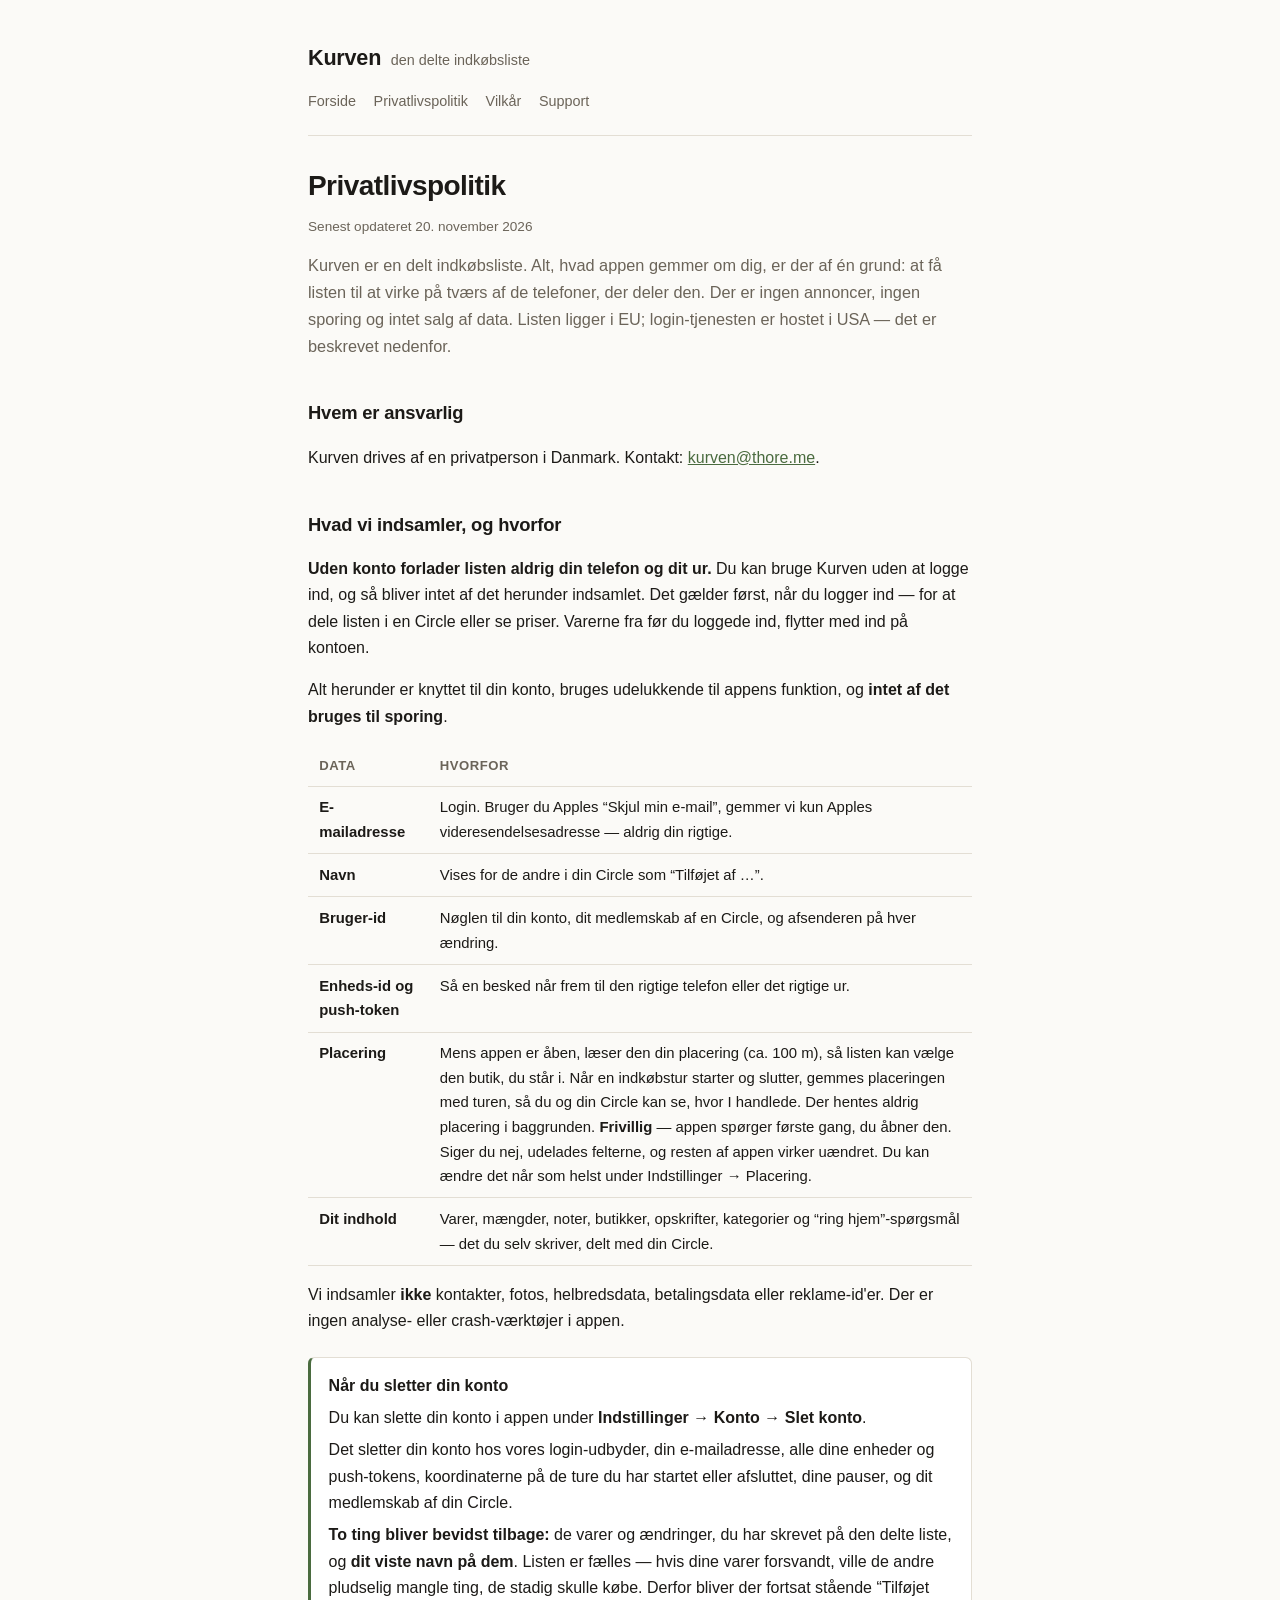
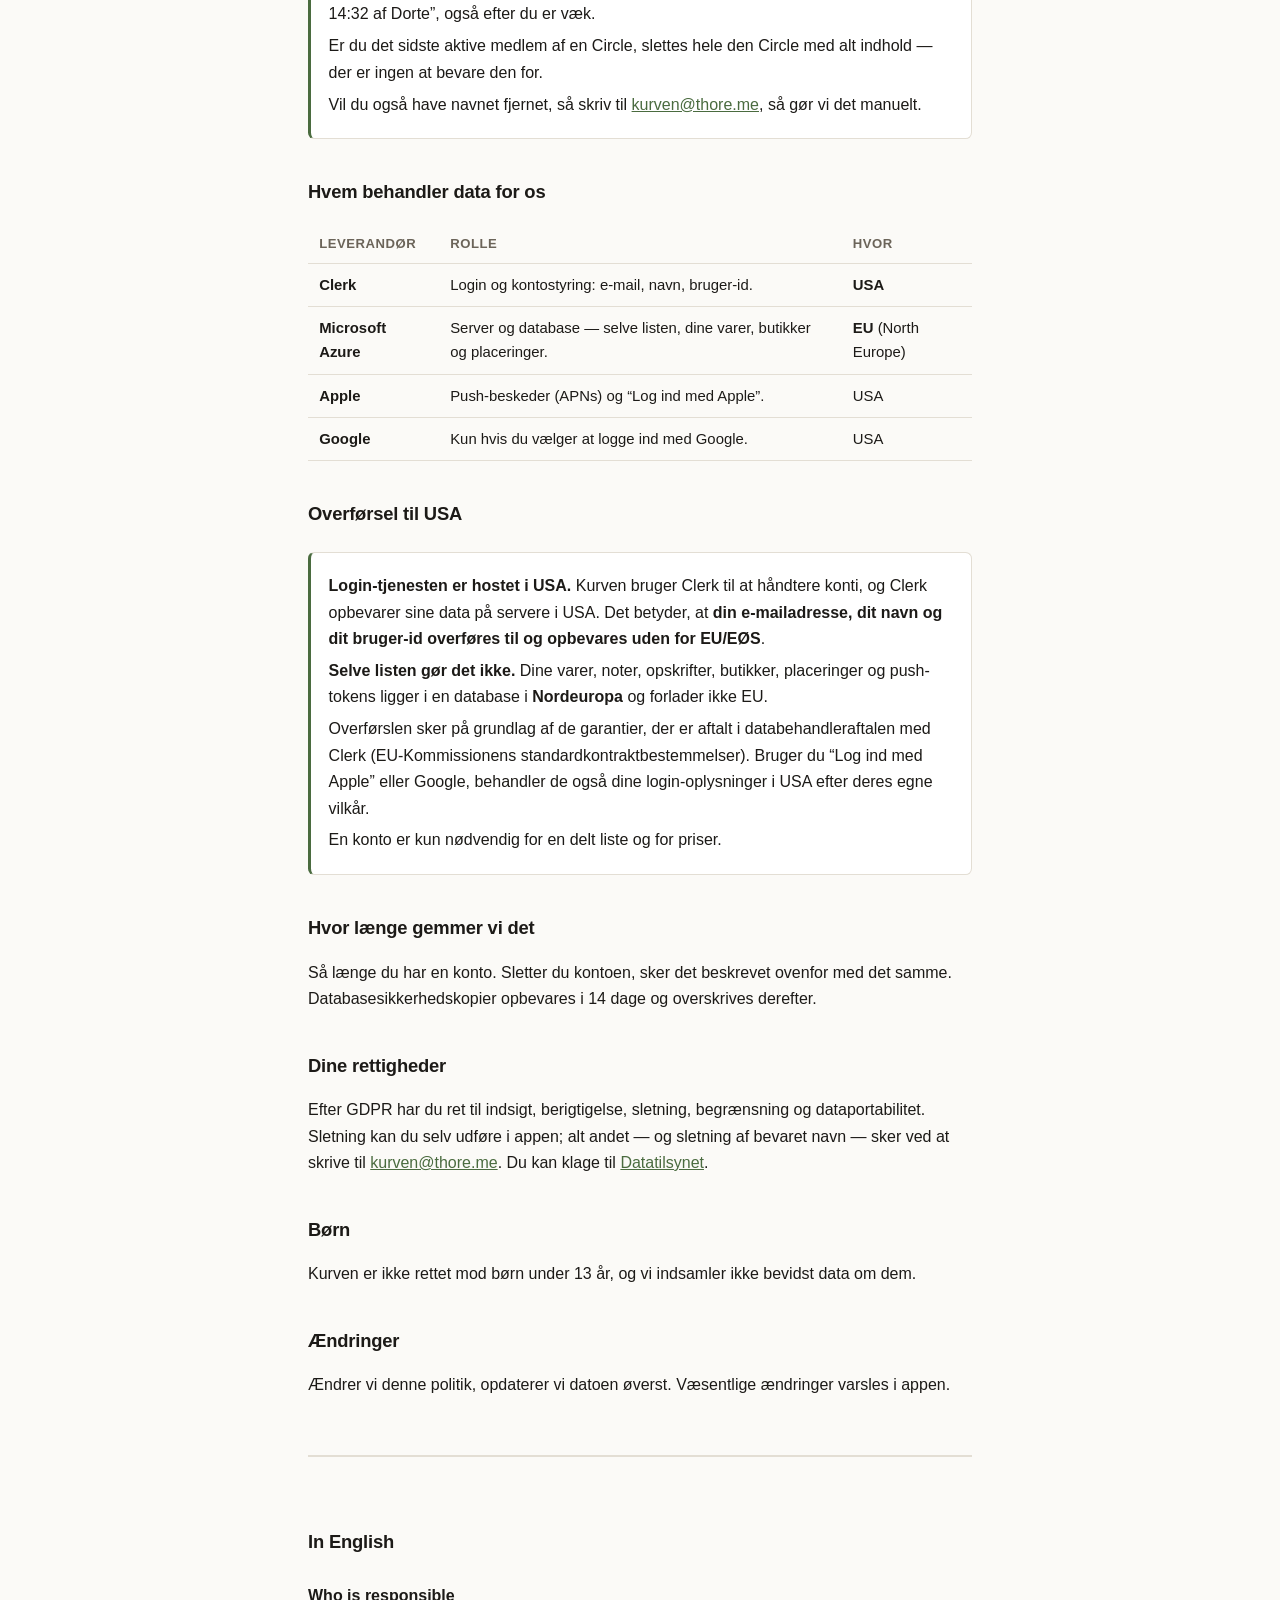
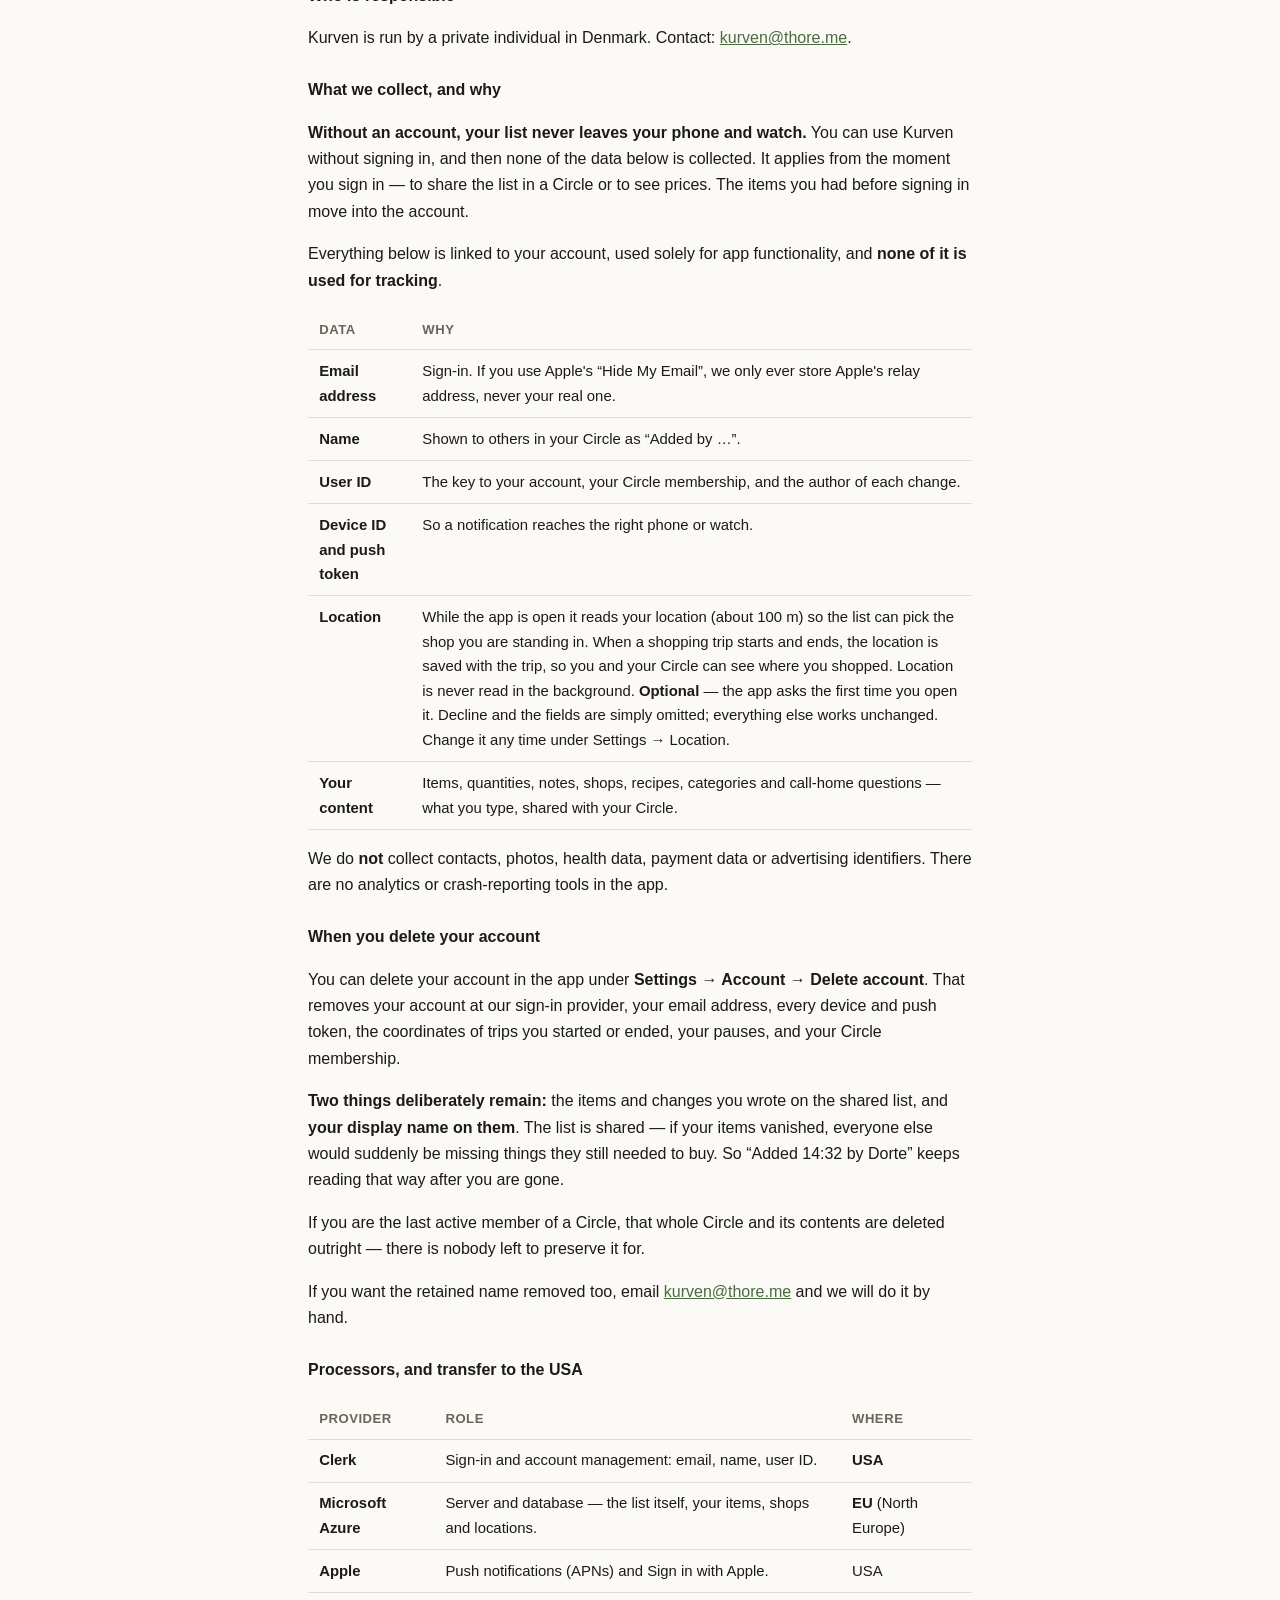
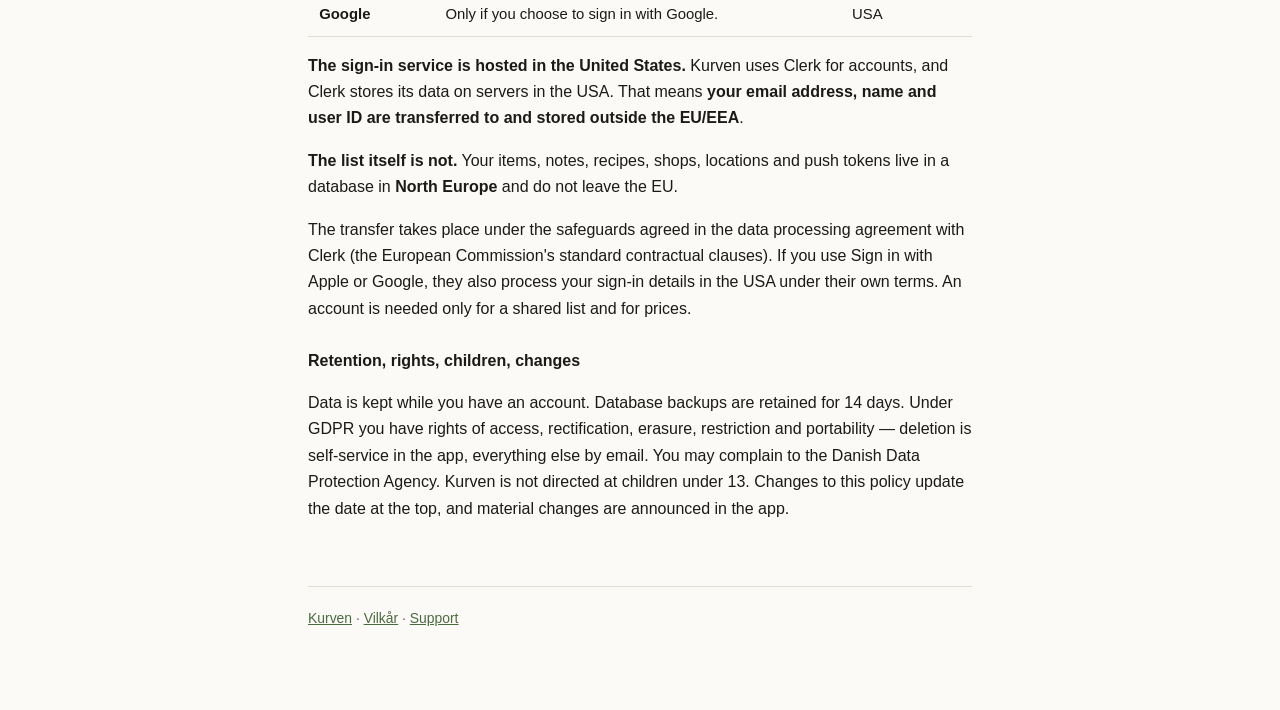
==== commit ff635d5b: "Move the contact address to kurven@thore.me one.com cannot host mail for the subdomain kurven.thore." ====
--- a/privacy/index.html
+++ b/privacy/index.html
@@ -15,7 +15,7 @@
 </header>
 
 <h1>Privatlivspolitik</h1>
-<p class="date">Senest opdateret 19. november 2026</p>
+<p class="date">Senest opdateret 20. november 2026</p>
 
 <p class="lede">Kurven er en delt indkøbsliste. Alt, hvad appen gemmer om dig, er der af én
 grund: at få listen til at virke på tværs af de telefoner, der deler den. Der er ingen
@@ -24,7 +24,7 @@
 
 <h2>Hvem er ansvarlig</h2>
 <p>Kurven drives af en privatperson i Danmark. Kontakt:
-<a href="mailto:kontakt@kurven.thore.me">kontakt@kurven.thore.me</a>.</p>
+<a href="mailto:kurven@thore.me">kurven@thore.me</a>.</p>
 
 <h2>Hvad vi indsamler, og hvorfor</h2>
 <p><b>Uden konto forlader listen aldrig din telefon og dit ur.</b> Du kan bruge Kurven uden at
@@ -60,7 +60,7 @@
   <p>Er du det sidste aktive medlem af en Circle, slettes hele den Circle med alt indhold —
   der er ingen at bevare den for.</p>
   <p>Vil du også have navnet fjernet, så skriv til
-  <a href="mailto:kontakt@kurven.thore.me">kontakt@kurven.thore.me</a>, så gør vi det manuelt.</p>
+  <a href="mailto:kurven@thore.me">kurven@thore.me</a>, så gør vi det manuelt.</p>
 </div>
 
 <h2>Hvem behandler data for os</h2>
@@ -92,7 +92,7 @@
 <h2>Dine rettigheder</h2>
 <p>Efter GDPR har du ret til indsigt, berigtigelse, sletning, begrænsning og dataportabilitet.
 Sletning kan du selv udføre i appen; alt andet — og sletning af bevaret navn — sker ved at
-skrive til <a href="mailto:kontakt@kurven.thore.me">kontakt@kurven.thore.me</a>. Du kan klage
+skrive til <a href="mailto:kurven@thore.me">kurven@thore.me</a>. Du kan klage
 til <a href="https://www.datatilsynet.dk">Datatilsynet</a>.</p>
 
 <h2>Børn</h2>
@@ -106,7 +106,7 @@
 
 <h3>Who is responsible</h3>
 <p>Kurven is run by a private individual in Denmark. Contact:
-<a href="mailto:kontakt@kurven.thore.me">kontakt@kurven.thore.me</a>.</p>
+<a href="mailto:kurven@thore.me">kurven@thore.me</a>.</p>
 
 <h3>What we collect, and why</h3>
 <p><b>Without an account, your list never leaves your phone and watch.</b> You can use Kurven
@@ -138,7 +138,7 @@
 <p>If you are the last active member of a Circle, that whole Circle and its contents are deleted
 outright — there is nobody left to preserve it for.</p>
 <p>If you want the retained name removed too, email
-<a href="mailto:kontakt@kurven.thore.me">kontakt@kurven.thore.me</a> and we will do it by hand.</p>
+<a href="mailto:kurven@thore.me">kurven@thore.me</a> and we will do it by hand.</p>
 
 <h3>Processors, and transfer to the USA</h3>
 <table>
